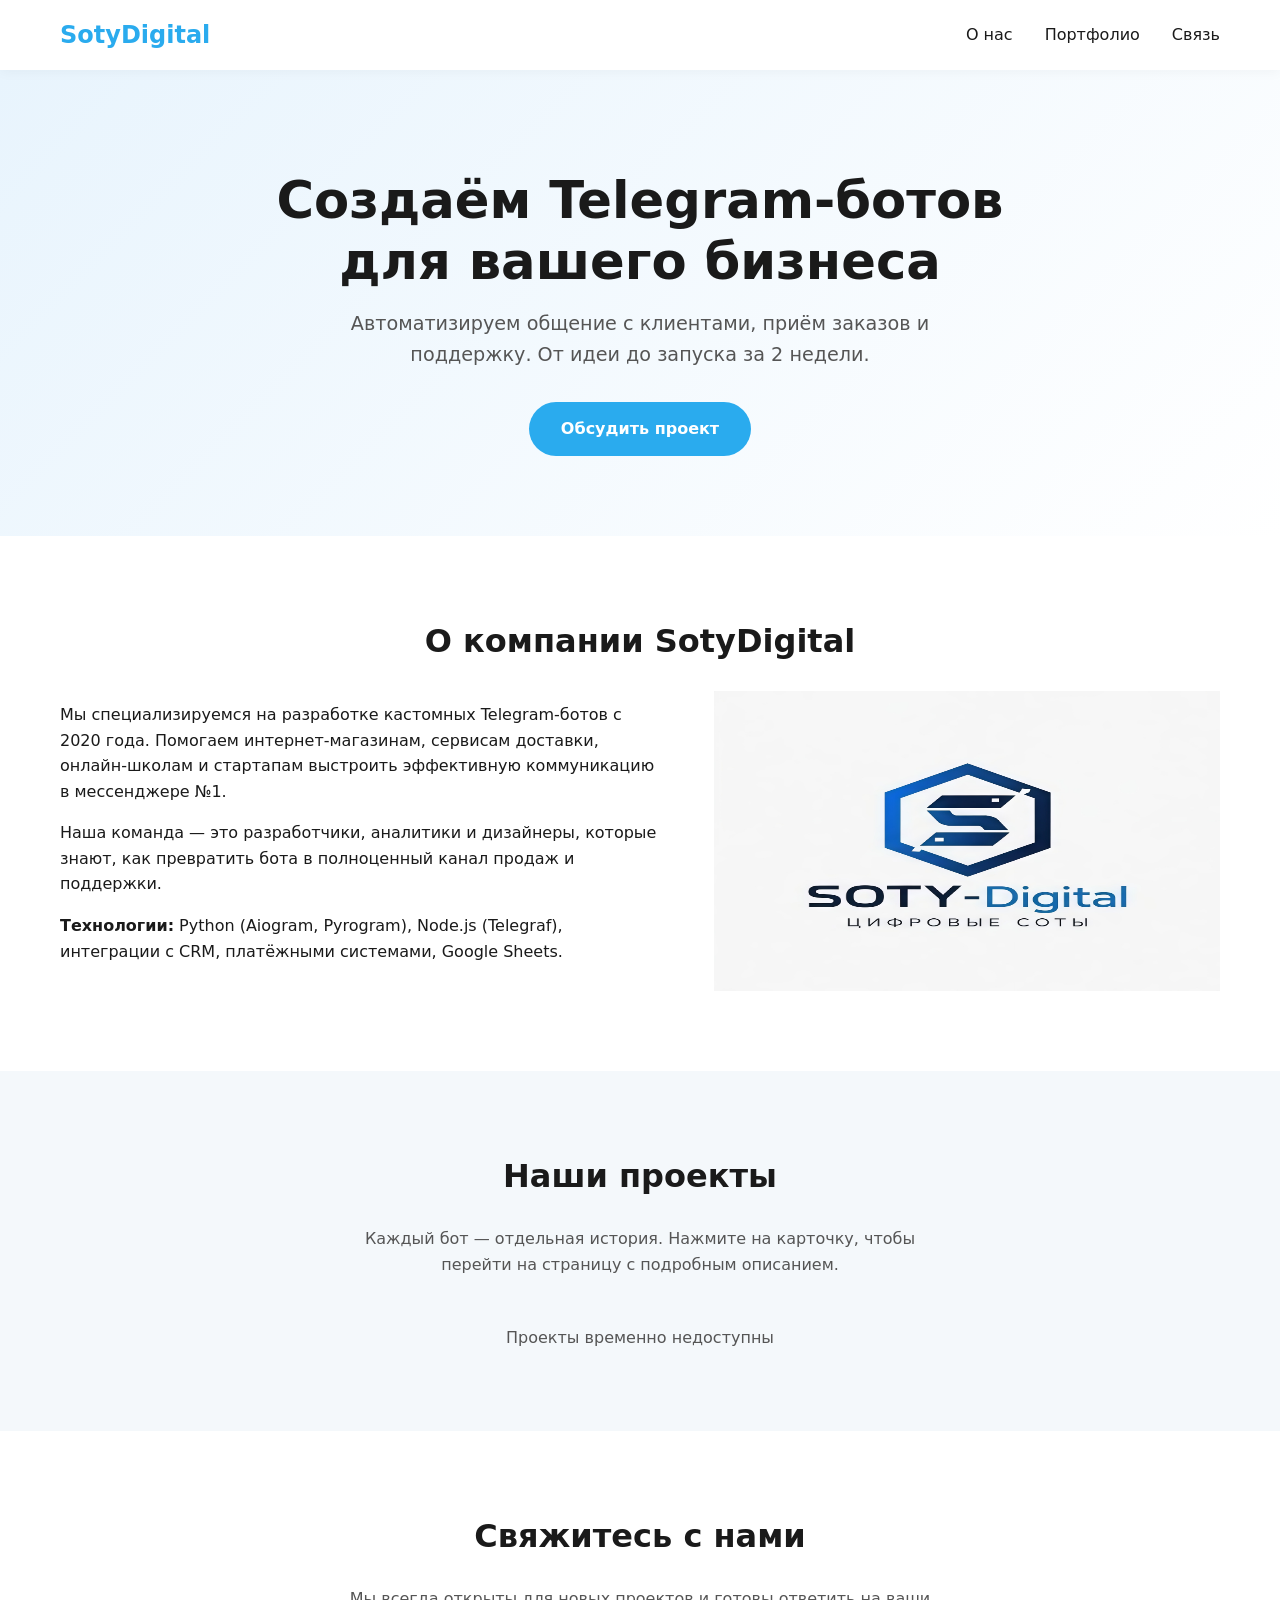
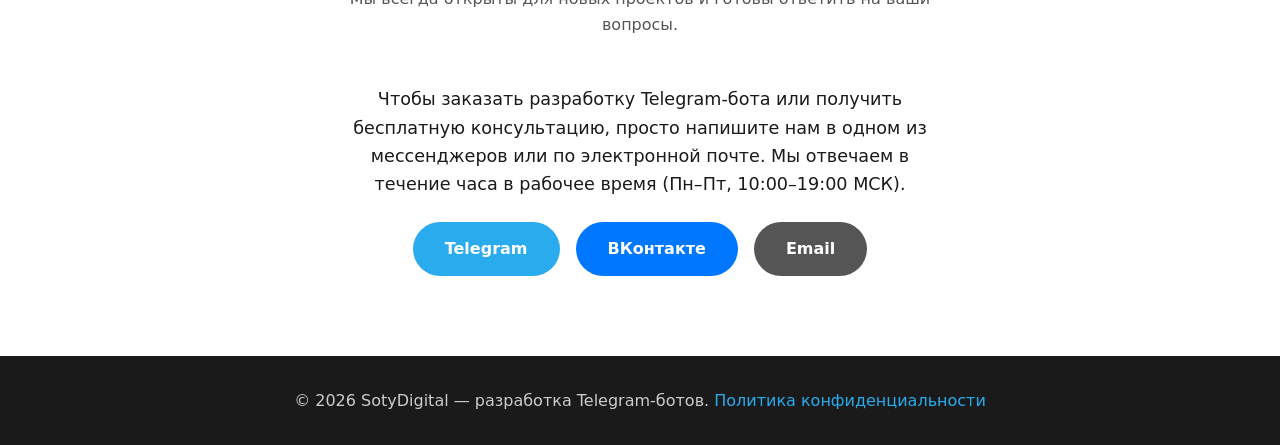
==== public/client/sotydigital/sotydigital.html @ c804337b "SD" ====
<!DOCTYPE html>
<html lang="ru">
<head>
    <meta charset="UTF-8">
    <meta name="viewport" content="width=device-width, initial-scale=1.0">
    <meta name="description" content="SotyDigital — разработка Telegram-ботов под ключ. Автоматизация бизнеса, интеграции, индивидуальные решения.">
    <title>SotyDigital — разработка Telegram-ботов</title>
    <link rel="stylesheet" href="sotydigital.css">
</head>
<body>
    <header class="header">
        <div class="container">
            <a href="#" class="logo">SotyDigital</a>
            <nav>
                <ul class="nav-list" id="navList">
                    <li><a href="#about">О нас</a></li>
                    <li><a href="#portfolio">Портфолио</a></li>
                    <li><a href="#contact">Связь</a></li>
                    <!-- Новые пункты добавлять здесь -->
                </ul>
                <button class="burger" id="burger" aria-label="Меню">
                    <span></span><span></span><span></span>
                </button>
            </nav>
        </div>
    </header>

    <main>
        <!-- Hero -->
        <section class="hero">
            <div class="container">
                <h1>Создаём Telegram-ботов<br>для вашего бизнеса</h1>
                <p>Автоматизируем общение с клиентами, приём заказов и поддержку. От идеи до запуска за 2 недели.</p>
                <a href="#contact" class="btn">Обсудить проект</a>
            </div>
        </section>

        <!-- О нас -->
        <section id="about" class="section">
            <div class="container">
                <h2 class="section-title">О компании SotyDigital</h2>
                <div class="about-content">
                    <div class="about-text">
                        <p>Мы специализируемся на разработке кастомных Telegram-ботов с 2020 года. Помогаем интернет-магазинам, сервисам доставки, онлайн-школам и стартапам выстроить эффективную коммуникацию в мессенджере №1.</p>
                        <p>Наша команда — это разработчики, аналитики и дизайнеры, которые знают, как превратить бота в полноценный канал продаж и поддержки.</p>
                        <p><strong>Технологии:</strong> Python (Aiogram, Pyrogram), Node.js (Telegraf), интеграции с CRM, платёжными системами, Google Sheets.</p>
                    </div>
                    <div class="about-image">
                        <img src="image/Soty-Digital.jpg" alt="логотип Soty-Digital" class="logo-site">
                    </div>
                </div>
            </div>
        </section>

        <!-- Портфолио -->
        <section id="portfolio" class="section section-alt">
            <div class="container">
                <h2 class="section-title">Наши проекты</h2>
                <p class="section-subtitle">Каждый бот — отдельная история. Нажмите на карточку, чтобы перейти на страницу с подробным описанием.</p>
                <div class="portfolio-grid" id="portfolioGrid">
                    <!-- Карточки появятся здесь автоматически -->
                </div>
            </div>
        </section>

                <!-- Связь с нами -->
        <section id="contact" class="section">
            <div class="container">
                <h2 class="section-title">Свяжитесь с нами</h2>
                <p class="section-subtitle">Мы всегда открыты для новых проектов и готовы ответить на ваши вопросы.</p>
                <div class="contact-info" style="text-align: center; max-width: 600px; margin: 0 auto;">
                    <p style="font-size: 1.1rem; margin-bottom: 1.5rem;">
                        Чтобы заказать разработку Telegram-бота или получить бесплатную консультацию, 
                        просто напишите нам в одном из мессенджеров или по электронной почте. 
                        Мы отвечаем в течение часа в рабочее время (Пн–Пт, 10:00–19:00 МСК).
                    </p>
                    <div style="display: flex; flex-wrap: wrap; gap: 1rem; justify-content: center;">
                        <a href="https://t.me/sotydigital" target="_blank" class="btn" style="background: #2AABEE;">Telegram</a>
                        <a href="https://vk.com/sotydigital" target="_blank" class="btn" style="background: #0077FF;">ВКонтакте</a>
                        <a href="mailto:hello@sotydigital.abrdns.com" class="btn" style="background: #555;">Email</a>
                    </div>
                </div>
            </div>
        </section>
    </main>

    <footer class="footer">
        <div class="container">
            <p>© 2026 SotyDigital — разработка Telegram-ботов. <a href="#">Политика конфиденциальности</a></p>
        </div>
    </footer>
    <script src="sotydigital.js"></script>
</body>
</html>
---- public/client/sotydigital/sotydigital.css ----
:root {
    --primary: #2AABEE;
    --primary-dark: #1a8ecb;
    --bg: #ffffff;
    --bg-alt: #f4f8fb;
    --text: #1a1a1a;
    --text-light: #555;
    --radius: 12px;
    --shadow: 0 4px 24px rgba(0,0,0,0.08);
    --transition: 0.3s ease;
}

* {
    margin: 0;
    padding: 0;
    box-sizing: border-box;
}

body {
    font-family: 'Segoe UI', system-ui, -apple-system, sans-serif;
    color: var(--text);
    background: var(--bg);
    line-height: 1.6;
    scroll-behavior: smooth;
}

.container {
    width: 100%;
    max-width: 1200px;
    margin: 0 auto;
    padding: 0 20px;
}

/* ----- Шапка ----- */
.header {
    position: sticky;
    top: 0;
    background: rgba(255,255,255,0.95);
    backdrop-filter: blur(8px);
    box-shadow: 0 2px 12px rgba(0,0,0,0.04);
    z-index: 100;
}

.header .container {
    display: flex;
    justify-content: space-between;
    align-items: center;
    height: 70px;
}

.logo {
    font-size: 1.5rem;
    font-weight: 700;
    color: var(--primary);
    text-decoration: none;
}

.nav-list {
    display: flex;
    gap: 2rem;
    list-style: none;
}

.nav-list a {
    text-decoration: none;
    color: var(--text);
    font-weight: 500;
    transition: color var(--transition);
}

.nav-list a:hover {
    color: var(--primary);
}

.burger {
    display: none;
    flex-direction: column;
    gap: 5px;
    background: none;
    border: none;
    cursor: pointer;
}

.burger span {
    width: 25px;
    height: 3px;
    background: var(--text);
    border-radius: 2px;
    transition: var(--transition);
}

/* ----- Hero ----- */
.hero {
    padding: 100px 0 80px;
    background: linear-gradient(135deg, #e8f4fd 0%, #ffffff 100%);
    text-align: center;
}

.hero h1 {
    font-size: clamp(2rem, 5vw, 3.2rem);
    margin-bottom: 1rem;
    line-height: 1.2;
}

.hero p {
    font-size: 1.2rem;
    color: var(--text-light);
    max-width: 650px;
    margin: 0 auto 2rem;
}

.btn {
    display: inline-block;
    padding: 14px 32px;
    background: var(--primary);
    color: #fff;
    border-radius: 50px;
    text-decoration: none;
    font-weight: 600;
    transition: background var(--transition), transform var(--transition);
    border: none;
    cursor: pointer;
    font-size: 1rem;
}

.btn:hover {
    background: var(--primary-dark);
    transform: translateY(-2px);
}

/* ----- Секции ----- */
.section {
    padding: 80px 0;
}

.section-alt {
    background: var(--bg-alt);
}

.section-title {
    font-size: 2rem;
    text-align: center;
    margin-bottom: 1.5rem;
}

.section-subtitle {
    text-align: center;
    color: var(--text-light);
    max-width: 600px;
    margin: 0 auto 3rem;
}

/* ----- О нас ----- */
.about-content {
    display: flex;
    gap: 3rem;
    align-items: center;
    flex-wrap: wrap;
    justify-content: center;
}

.about-text {
    flex: 1 1 500px;
}

.about-text p {
    margin-bottom: 1rem;
}

.about-image {
    flex: 1 1 400px;
    background: #ddd;
    border-radius: var(--radius);
    height: 300px;
    display: flex;
    align-items: center;
    justify-content: center;
    color: #888;
    font-size: 1.1rem;
    /* Здесь можно поставить фоновое изображение */
}

.logo-site{
    width: 100%;
    height: 100%;
}

/* ----- Портфолио ----- */
.portfolio-grid {
    display: grid;
    grid-template-columns: repeat(auto-fit, minmax(280px, 1fr));
    gap: 2rem;
}

.portfolio-card {
    background: #fff;
    border-radius: var(--radius);
    box-shadow: var(--shadow);
    overflow: hidden;
    transition: transform var(--transition), box-shadow var(--transition);
    text-decoration: none;
    color: inherit;
    display: block;
}

.portfolio-card:hover {
    transform: translateY(-5px);
    box-shadow: 0 12px 32px rgba(0,0,0,0.12);
}

.card-img {
    background: #e0e0e0;
    display: flex;
    align-items: center;
    justify-content: center;
    color: #999;
    font-size: 0.9rem;
    overflow: hidden;              /* чтобы ничего не вылезало */
    padding: 10px;
}
.card-img img {
    max-width: 100%;
    max-height: 100%;
    object-fit: contain;           /* полное отображение без обрезки */
}

/* ----- Адаптивная высота карточек по ориентации ----- */
.portfolio-card.portrait .card-img {
    height: 400px;               /* вертикальное изображение – выше */
    aspect-ratio: auto;          /* отключаем фиксацию */
}
.portfolio-card.landscape .card-img {
    height: 300px;               /* горизонтальное – стандарт */
    aspect-ratio: 16 / 10;       /* комфортное горизонтальное соотношение */
}
/* Чтобы текст не сливался с границами, можно добавить немного внутренних отступов */
.card-img {
    padding: 10px;
}

.card-body {
    padding: 1.5rem;
}

.card-body h3 {
    margin-bottom: 0.5rem;
}

.card-body p {
    color: var(--text-light);
    font-size: 0.95rem;
}

.card-link-text {
    display: inline-block;
    margin-top: 0.8rem;
    color: var(--primary);
    font-weight: 600;
    font-size: 0.95rem;
}

/* ----- Контакты ----- */
.contact-wrapper {
    display: flex;
    gap: 3rem;
    flex-wrap: wrap;
    align-items: flex-start;
    justify-content: center;
}

.contact-info {
    flex: 1 1 300px;
}

.contact-info h3 {
    margin-bottom: 1rem;
}

.contact-info p {
    margin-bottom: 0.7rem;
}

.social-links a {
    display: inline-block;
    margin-right: 1rem;
    color: var(--primary);
    text-decoration: none;
    font-weight: 500;
}

.contact-form {
    flex: 1 1 400px;
    background: #fff;
    padding: 2rem;
    border-radius: var(--radius);
    box-shadow: var(--shadow);
}

.form-group {
    margin-bottom: 1.2rem; 
}

.form-group label {
    display: block;
    margin-bottom: 0.4rem;
    font-weight: 500;
}

.form-group input,
.form-group textarea {
    width: 100%;
    padding: 12px 16px;
    border: 1px solid #ddd;
    border-radius: 8px;
    font-family: inherit;
    font-size: 1rem;
    transition: border-color var(--transition);
}

.form-group input:focus,
.form-group textarea:focus {
    outline: none;
    border-color: var(--primary);
}

.form-submit {
    width: 100%;
    padding: 14px;
    background: var(--primary);
    color: white;
    border: none;
    border-radius: 50px;
    font-weight: 600;
    font-size: 1rem;
    cursor: pointer;
    transition: background var(--transition);
}

.form-submit:hover {
    background: var(--primary-dark);
}

.success-message {
    display: none;
    margin-top: 1rem;
    padding: 0.8rem;
    background: #d4edda;
    color: #155724;
    border-radius: 8px;
}

/* ----- Подвал ----- */
.footer {
    background: #1a1a1a;
    color: #ccc;
    padding: 2rem 0;
    text-align: center;
}

.footer a {
    color: var(--primary);
    text-decoration: none;
}

/* Адаптивность */
@media (max-width: 768px) {
    .nav-list {
        position: absolute;
        top: 70px;
        left: 0;
        right: 0;
        background: white;
        flex-direction: column;
        padding: 1.5rem;
        gap: 1rem;
        box-shadow: 0 10px 20px rgba(0,0,0,0.1);
        transform: translateY(-150%);
        transition: transform var(--transition);
        z-index: 99;
    }

    .nav-list.active {
        transform: translateY(0);
    }

    .burger {
        display: flex;
    }

    .about-content {
        flex-direction: column;
    }
}
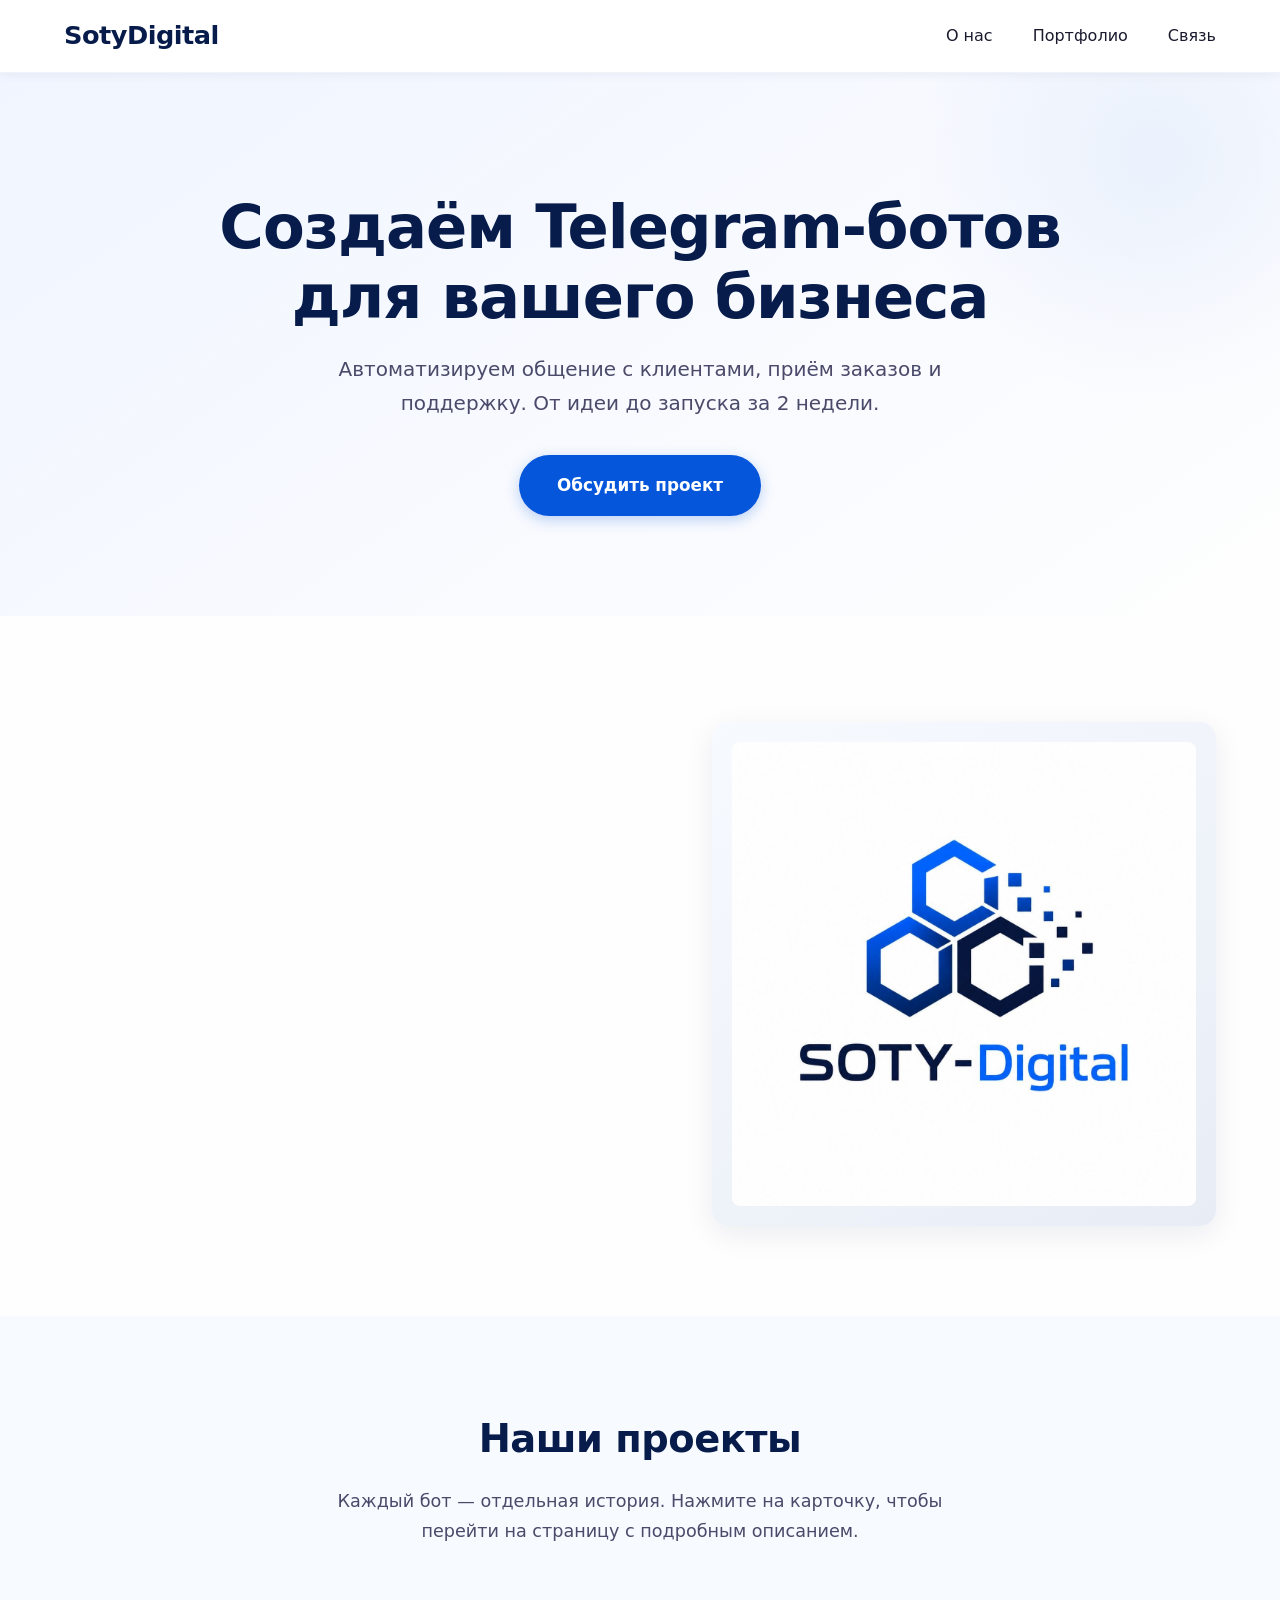
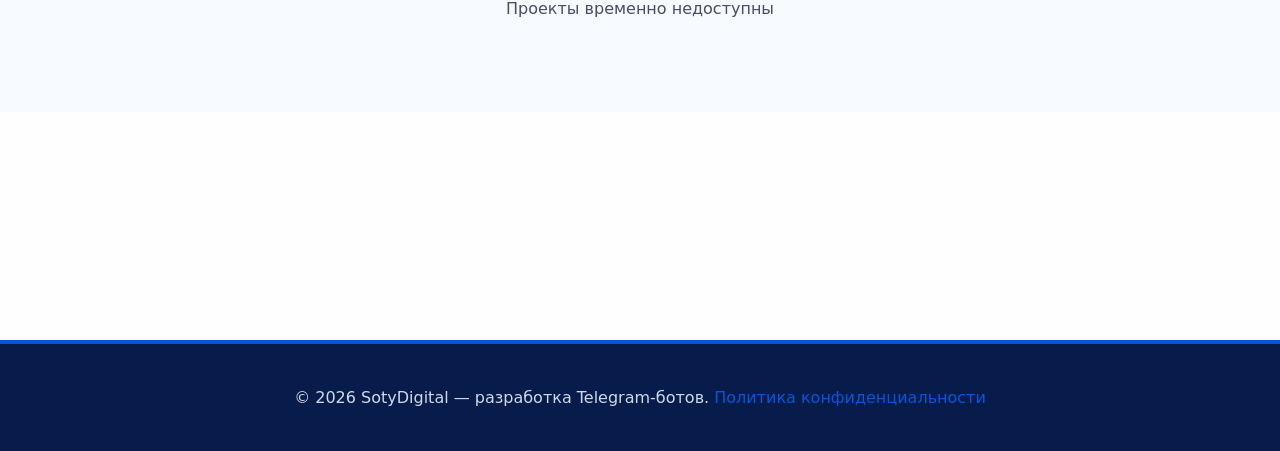
==== commit 47b3206e: "добавление редактирования "о компании", "о нас", "связь"" ====
--- a/public/client/sotydigital/sotydigital.html
+++ b/public/client/sotydigital/sotydigital.html
@@ -29,29 +29,24 @@
         <!-- Hero -->
         <section class="hero">
             <div class="container">
-                <h1>Создаём Telegram-ботов<br>для вашего бизнеса</h1>
-                <p>Автоматизируем общение с клиентами, приём заказов и поддержку. От идеи до запуска за 2 недели.</p>
-                <a href="#contact" class="btn">Обсудить проект</a>
+                <h1 id="hero-title">Создаём Telegram-ботов<br>для вашего бизнеса</h1>
+                <p id="hero-subtitle">Автоматизируем общение с клиентами, приём заказов и поддержку. От идеи до запуска за 2 недели.</p>
+                <a href="#contact" class="btn" id="hero-button">Обсудить проект</a>
             </div>
         </section>
 
         <!-- О нас -->
         <section id="about" class="section">
             <div class="container">
-                <h2 class="section-title">О компании SotyDigital</h2>
+                <h2 class="section-title" id="about-title"></h2>
                 <div class="about-content">
-                    <div class="about-text">
-                        <p>Мы специализируемся на разработке кастомных Telegram-ботов с 2020 года. Помогаем интернет-магазинам, сервисам доставки, онлайн-школам и стартапам выстроить эффективную коммуникацию в мессенджере №1.</p>
-                        <p>Наша команда — это разработчики, аналитики и дизайнеры, которые знают, как превратить бота в полноценный канал продаж и поддержки.</p>
-                        <p><strong>Технологии:</strong> Python (Aiogram, Pyrogram), Node.js (Telegraf), интеграции с CRM, платёжными системами, Google Sheets.</p>
-                    </div>
+                    <div class="about-text" id="about-text"></div>
                     <div class="about-image">
                         <img src="image/Soty-Digital.jpg" alt="логотип Soty-Digital" class="logo-site">
                     </div>
                 </div>
             </div>
         </section>
-
         <!-- Портфолио -->
         <section id="portfolio" class="section section-alt">
             <div class="container">
@@ -66,19 +61,11 @@
                 <!-- Связь с нами -->
         <section id="contact" class="section">
             <div class="container">
-                <h2 class="section-title">Свяжитесь с нами</h2>
-                <p class="section-subtitle">Мы всегда открыты для новых проектов и готовы ответить на ваши вопросы.</p>
+                <h2 class="section-title" id="contact-title"></h2>
+                <p class="section-subtitle" id="contact-subtitle"></p>
                 <div class="contact-info" style="text-align: center; max-width: 600px; margin: 0 auto;">
-                    <p style="font-size: 1.1rem; margin-bottom: 1.5rem;">
-                        Чтобы заказать разработку Telegram-бота или получить бесплатную консультацию, 
-                        просто напишите нам в одном из мессенджеров или по электронной почте. 
-                        Мы отвечаем в течение часа в рабочее время (Пн–Пт, 10:00–19:00 МСК).
-                    </p>
-                    <div style="display: flex; flex-wrap: wrap; gap: 1rem; justify-content: center;">
-                        <a href="https://t.me/sotydigital" target="_blank" class="btn" style="background: #2AABEE;">Telegram</a>
-                        <a href="https://vk.com/sotydigital" target="_blank" class="btn" style="background: #0077FF;">ВКонтакте</a>
-                        <a href="mailto:hello@sotydigital.abrdns.com" class="btn" style="background: #555;">Email</a>
-                    </div>
+                    <p id="contact-text" style="font-size: 1.1rem; margin-bottom: 1.5rem;"></p>
+                    <div class="social-links" id="contact-links"></div>
                 </div>
             </div>
         </section>
--- a/public/client/sotydigital/sotydigital.css
+++ b/public/client/sotydigital/sotydigital.css
@@ -1,393 +1,458 @@
 :root {
-    --primary: #2AABEE;
-    --primary-dark: #1a8ecb;
-    --bg: #ffffff;
-    --bg-alt: #f4f8fb;
-    --text: #1a1a1a;
-    --text-light: #555;
-    --radius: 12px;
-    --shadow: 0 4px 24px rgba(0,0,0,0.08);
-    --transition: 0.3s ease;
+  /* Основные цвета из логотипа */
+  --primary: #0556db;
+  --primary-dark: #043ea0;
+  --secondary: #071c4b;
+  --accent-light: #ced9e9;
+  --bg-white: #fefefe;
+  --bg-alt: #f7faff; /* чуть светлее #ced9e9 */
+  --text: #1a1a2e;
+  --text-light: #4a4a6a;
+  --radius: 16px;
+  --shadow: 0 8px 30px rgba(7, 28, 75, 0.08);
+  --transition: 0.3s cubic-bezier(0.4, 0, 0.2, 1);
 }
 
 * {
-    margin: 0;
-    padding: 0;
-    box-sizing: border-box;
+  margin: 0;
+  padding: 0;
+  box-sizing: border-box;
 }
 
 body {
-    font-family: 'Segoe UI', system-ui, -apple-system, sans-serif;
-    color: var(--text);
-    background: var(--bg);
-    line-height: 1.6;
-    scroll-behavior: smooth;
+  font-family: 'Inter', 'Segoe UI', system-ui, -apple-system, sans-serif;
+  color: var(--text);
+  background: var(--bg-white);
+  line-height: 1.7;
+  scroll-behavior: smooth;
 }
 
 .container {
-    width: 100%;
-    max-width: 1200px;
-    margin: 0 auto;
-    padding: 0 20px;
+  width: 100%;
+  max-width: 1200px;
+  margin: 0 auto;
+  padding: 0 24px;
 }
 
 /* ----- Шапка ----- */
 .header {
-    position: sticky;
-    top: 0;
-    background: rgba(255,255,255,0.95);
-    backdrop-filter: blur(8px);
-    box-shadow: 0 2px 12px rgba(0,0,0,0.04);
-    z-index: 100;
+  position: sticky;
+  top: 0;
+  background: rgba(255, 255, 255, 0.92);
+  backdrop-filter: blur(12px);
+  box-shadow: 0 1px 12px rgba(7, 28, 75, 0.06);
+  z-index: 100;
+  border-bottom: 1px solid rgba(206, 217, 233, 0.3);
 }
 
 .header .container {
-    display: flex;
-    justify-content: space-between;
-    align-items: center;
-    height: 70px;
+  display: flex;
+  justify-content: space-between;
+  align-items: center;
+  height: 72px;
 }
 
 .logo {
-    font-size: 1.5rem;
-    font-weight: 700;
-    color: var(--primary);
-    text-decoration: none;
+  font-size: 1.6rem;
+  font-weight: 700;
+  color: var(--secondary);
+  text-decoration: none;
+  letter-spacing: -0.5px;
+}
+
+.logo span {
+  color: var(--primary);
 }
 
 .nav-list {
-    display: flex;
-    gap: 2rem;
-    list-style: none;
+  display: flex;
+  gap: 2.5rem;
+  list-style: none;
 }
 
 .nav-list a {
-    text-decoration: none;
-    color: var(--text);
-    font-weight: 500;
-    transition: color var(--transition);
+  text-decoration: none;
+  color: var(--text);
+  font-weight: 500;
+  font-size: 1rem;
+  transition: color var(--transition), border-bottom 0.2s;
+  border-bottom: 2px solid transparent;
+  padding-bottom: 4px;
 }
 
 .nav-list a:hover {
-    color: var(--primary);
+  color: var(--primary);
+  border-bottom-color: var(--primary);
 }
 
 .burger {
-    display: none;
-    flex-direction: column;
-    gap: 5px;
-    background: none;
-    border: none;
-    cursor: pointer;
+  display: none;
+  flex-direction: column;
+  gap: 6px;
+  background: none;
+  border: none;
+  cursor: pointer;
+  padding: 6px;
 }
 
 .burger span {
-    width: 25px;
-    height: 3px;
-    background: var(--text);
-    border-radius: 2px;
-    transition: var(--transition);
+  width: 26px;
+  height: 3px;
+  background: var(--secondary);
+  border-radius: 3px;
+  transition: var(--transition);
 }
 
 /* ----- Hero ----- */
 .hero {
-    padding: 100px 0 80px;
-    background: linear-gradient(135deg, #e8f4fd 0%, #ffffff 100%);
-    text-align: center;
+  padding: 120px 0 100px;
+  background: linear-gradient(145deg, #f0f5ff 0%, var(--bg-white) 100%);
+  text-align: center;
+  position: relative;
+  overflow: hidden;
+}
+
+.hero::after {
+  content: '';
+  position: absolute;
+  top: -30%;
+  right: -10%;
+  width: 500px;
+  height: 500px;
+  background: radial-gradient(circle, rgba(5, 86, 219, 0.06) 0%, transparent 70%);
+  border-radius: 50%;
+  pointer-events: none;
 }
 
 .hero h1 {
-    font-size: clamp(2rem, 5vw, 3.2rem);
-    margin-bottom: 1rem;
-    line-height: 1.2;
+  font-size: clamp(2.4rem, 6vw, 3.8rem);
+  font-weight: 800;
+  line-height: 1.15;
+  color: var(--secondary);
+  margin-bottom: 1.2rem;
+  letter-spacing: -1px;
+}
+
+.hero h1 span {
+  color: var(--primary);
 }
 
 .hero p {
-    font-size: 1.2rem;
-    color: var(--text-light);
-    max-width: 650px;
-    margin: 0 auto 2rem;
+  font-size: 1.25rem;
+  color: var(--text-light);
+  max-width: 650px;
+  margin: 0 auto 2.2rem;
 }
 
 .btn {
-    display: inline-block;
-    padding: 14px 32px;
-    background: var(--primary);
-    color: #fff;
-    border-radius: 50px;
-    text-decoration: none;
-    font-weight: 600;
-    transition: background var(--transition), transform var(--transition);
-    border: none;
-    cursor: pointer;
-    font-size: 1rem;
+  display: inline-block;
+  padding: 16px 38px;
+  background: var(--primary);
+  color: #fff;
+  border-radius: 60px;
+  text-decoration: none;
+  font-weight: 600;
+  font-size: 1.05rem;
+  transition: background var(--transition), transform var(--transition), box-shadow 0.2s;
+  border: none;
+  cursor: pointer;
+  box-shadow: 0 4px 14px rgba(5, 86, 219, 0.25);
 }
 
 .btn:hover {
-    background: var(--primary-dark);
-    transform: translateY(-2px);
+  background: var(--primary-dark);
+  transform: translateY(-3px);
+  box-shadow: 0 8px 24px rgba(5, 86, 219, 0.35);
+}
+
+.btn-outline {
+  background: transparent;
+  color: var(--primary);
+  box-shadow: inset 0 0 0 2px var(--primary);
+}
+
+.btn-outline:hover {
+  background: var(--primary);
+  color: #fff;
+  box-shadow: 0 8px 24px rgba(5, 86, 219, 0.35);
 }
 
 /* ----- Секции ----- */
 .section {
-    padding: 80px 0;
+  padding: 90px 0;
 }
 
 .section-alt {
-    background: var(--bg-alt);
+  background: var(--bg-alt);
 }
 
 .section-title {
+  font-size: 2.4rem;
+  text-align: center;
+  font-weight: 700;
+  color: var(--secondary);
+  margin-bottom: 1rem;
+  letter-spacing: -0.5px;
+}
+
+.section-subtitle {
+  text-align: center;
+  color: var(--text-light);
+  max-width: 620px;
+  margin: 0 auto 3rem;
+  font-size: 1.1rem;
+}
+
+/* ----- О нас (about) ----- */
+.about-content {
+  display: flex;
+  gap: 4rem;
+  align-items: center;
+  flex-wrap: wrap;
+  justify-content: center;
+}
+
+.about-text {
+  flex: 1 1 480px;
+}
+
+.about-text p {
+  margin-bottom: 1.2rem;
+  font-size: 1.05rem;
+  color: var(--text);
+}
+
+.about-text strong {
+  color: var(--secondary);
+}
+
+.about-image {
+  flex: 1 1 400px;
+  background: linear-gradient(145deg, var(--bg-alt), #e8edf5);
+  border-radius: var(--radius);
+  padding: 20px;
+  display: flex;
+  align-items: center;
+  justify-content: center;
+  box-shadow: var(--shadow);
+  transition: transform var(--transition);
+}
+
+.about-image:hover {
+  transform: scale(1.01);
+}
+
+.logo-site {
+  max-width: 100%;
+  height: auto;
+  border-radius: 8px;
+  display: block;
+}
+
+/* ----- Портфолио (карточки) ----- */
+.portfolio-grid {
+  display: grid;
+  grid-template-columns: repeat(auto-fit, minmax(280px, 1fr));
+  gap: 2rem;
+}
+
+.portfolio-card {
+  background: #fff;
+  border-radius: var(--radius);
+  box-shadow: var(--shadow);
+  overflow: hidden;
+  transition: transform var(--transition), box-shadow var(--transition);
+  text-decoration: none;
+  color: inherit;
+  display: block;
+  border: 1px solid rgba(206, 217, 233, 0.3);
+}
+
+.portfolio-card:hover {
+  transform: translateY(-8px);
+  box-shadow: 0 16px 40px rgba(7, 28, 75, 0.12);
+}
+
+.card-img {
+  background: var(--bg-alt);
+  display: flex;
+  align-items: center;
+  justify-content: center;
+  color: #999;
+  font-size: 0.9rem;
+  overflow: hidden;
+  padding: 12px;
+}
+
+.portfolio-card.portrait .card-img {
+  height: 400px;
+}
+
+.portfolio-card.landscape .card-img {
+  height: 280px;
+}
+
+.card-img img {
+  max-width: 100%;
+  max-height: 100%;
+  object-fit: contain;
+  transition: transform 0.4s ease;
+}
+
+.portfolio-card:hover .card-img img {
+  transform: scale(1.02);
+}
+
+.card-body {
+  padding: 1.8rem 1.5rem 1.5rem;
+}
+
+.card-body h3 {
+  font-size: 1.3rem;
+  font-weight: 700;
+  color: var(--secondary);
+  margin-bottom: 0.5rem;
+}
+
+.card-body p {
+  color: var(--text-light);
+  font-size: 0.95rem;
+  line-height: 1.5;
+}
+
+.card-link-text {
+  display: inline-block;
+  margin-top: 0.9rem;
+  color: var(--primary);
+  font-weight: 600;
+  font-size: 0.95rem;
+  transition: margin-left var(--transition);
+}
+
+.portfolio-card:hover .card-link-text {
+  margin-left: 6px;
+}
+
+/* ----- Контакты ----- */
+.contact-info {
+  text-align: center;
+  max-width: 620px;
+  margin: 0 auto;
+}
+
+.contact-info p {
+  font-size: 1.1rem;
+  color: var(--text-light);
+  margin-bottom: 2rem;
+}
+
+.social-links {
+  display: flex;
+  flex-wrap: wrap;
+  gap: 1rem;
+  justify-content: center;
+}
+
+.social-links .btn {
+  min-width: 140px;
+  text-align: center;
+}
+
+.social-links .btn-telegram {
+  background: #2aabee;
+}
+
+.social-links .btn-vk {
+  background: #0077ff;
+}
+
+.social-links .btn-email {
+  background: #6c7a8d;
+}
+
+.social-links .btn:hover {
+  opacity: 0.9;
+  transform: translateY(-2px);
+}
+
+/* ----- Футер ----- */
+.footer {
+  background: var(--secondary);
+  color: #ced9e9;
+  padding: 2.5rem 0;
+  text-align: center;
+  border-top: 4px solid var(--primary);
+}
+
+.footer a {
+  color: var(--primary);
+  text-decoration: none;
+  font-weight: 500;
+}
+
+.footer a:hover {
+  text-decoration: underline;
+}
+
+/* ----- Адаптивность (мобильные) ----- */
+@media (max-width: 768px) {
+  .nav-list {
+    position: absolute;
+    top: 72px;
+    left: 0;
+    right: 0;
+    background: rgba(255, 255, 255, 0.98);
+    flex-direction: column;
+    padding: 1.5rem 2rem;
+    gap: 1.2rem;
+    box-shadow: 0 16px 32px rgba(0, 0, 0, 0.08);
+    transform: translateY(-150%);
+    transition: transform var(--transition);
+    z-index: 99;
+    border-bottom: 1px solid #eee;
+  }
+
+  .nav-list.active {
+    transform: translateY(0);
+  }
+
+  .burger {
+    display: flex;
+  }
+
+  .about-content {
+    flex-direction: column;
+    gap: 2rem;
+  }
+
+  .about-image {
+    width: 100%;
+  }
+
+  .hero {
+    padding: 80px 0 60px;
+  }
+
+  .section {
+    padding: 60px 0;
+  }
+
+  .social-links .btn {
+    min-width: 120px;
+  }
+}
+
+@media (max-width: 480px) {
+  .hero h1 {
     font-size: 2rem;
-    text-align: center;
-    margin-bottom: 1.5rem;
-}
-
-.section-subtitle {
-    text-align: center;
-    color: var(--text-light);
-    max-width: 600px;
-    margin: 0 auto 3rem;
-}
-
-/* ----- О нас ----- */
-.about-content {
-    display: flex;
-    gap: 3rem;
-    align-items: center;
-    flex-wrap: wrap;
-    justify-content: center;
-}
-
-.about-text {
-    flex: 1 1 500px;
-}
-
-.about-text p {
-    margin-bottom: 1rem;
-}
-
-.about-image {
-    flex: 1 1 400px;
-    background: #ddd;
-    border-radius: var(--radius);
-    height: 300px;
-    display: flex;
-    align-items: center;
-    justify-content: center;
-    color: #888;
-    font-size: 1.1rem;
-    /* Здесь можно поставить фоновое изображение */
-}
-
-.logo-site{
-    width: 100%;
-    height: 100%;
-}
-
-/* ----- Портфолио ----- */
-.portfolio-grid {
-    display: grid;
-    grid-template-columns: repeat(auto-fit, minmax(280px, 1fr));
-    gap: 2rem;
-}
-
-.portfolio-card {
-    background: #fff;
-    border-radius: var(--radius);
-    box-shadow: var(--shadow);
-    overflow: hidden;
-    transition: transform var(--transition), box-shadow var(--transition);
-    text-decoration: none;
-    color: inherit;
-    display: block;
-}
-
-.portfolio-card:hover {
-    transform: translateY(-5px);
-    box-shadow: 0 12px 32px rgba(0,0,0,0.12);
-}
-
-.card-img {
-    background: #e0e0e0;
-    display: flex;
-    align-items: center;
-    justify-content: center;
-    color: #999;
-    font-size: 0.9rem;
-    overflow: hidden;              /* чтобы ничего не вылезало */
-    padding: 10px;
-}
-.card-img img {
-    max-width: 100%;
-    max-height: 100%;
-    object-fit: contain;           /* полное отображение без обрезки */
-}
-
-/* ----- Адаптивная высота карточек по ориентации ----- */
-.portfolio-card.portrait .card-img {
-    height: 400px;               /* вертикальное изображение – выше */
-    aspect-ratio: auto;          /* отключаем фиксацию */
-}
-.portfolio-card.landscape .card-img {
-    height: 300px;               /* горизонтальное – стандарт */
-    aspect-ratio: 16 / 10;       /* комфортное горизонтальное соотношение */
-}
-/* Чтобы текст не сливался с границами, можно добавить немного внутренних отступов */
-.card-img {
-    padding: 10px;
-}
-
-.card-body {
-    padding: 1.5rem;
-}
-
-.card-body h3 {
-    margin-bottom: 0.5rem;
-}
-
-.card-body p {
-    color: var(--text-light);
+  }
+
+  .btn {
+    padding: 14px 28px;
     font-size: 0.95rem;
-}
-
-.card-link-text {
-    display: inline-block;
-    margin-top: 0.8rem;
-    color: var(--primary);
-    font-weight: 600;
-    font-size: 0.95rem;
-}
-
-/* ----- Контакты ----- */
-.contact-wrapper {
-    display: flex;
-    gap: 3rem;
-    flex-wrap: wrap;
-    align-items: flex-start;
-    justify-content: center;
-}
-
-.contact-info {
-    flex: 1 1 300px;
-}
-
-.contact-info h3 {
-    margin-bottom: 1rem;
-}
-
-.contact-info p {
-    margin-bottom: 0.7rem;
-}
-
-.social-links a {
-    display: inline-block;
-    margin-right: 1rem;
-    color: var(--primary);
-    text-decoration: none;
-    font-weight: 500;
-}
-
-.contact-form {
-    flex: 1 1 400px;
-    background: #fff;
-    padding: 2rem;
-    border-radius: var(--radius);
-    box-shadow: var(--shadow);
-}
-
-.form-group {
-    margin-bottom: 1.2rem; 
-}
-
-.form-group label {
-    display: block;
-    margin-bottom: 0.4rem;
-    font-weight: 500;
-}
-
-.form-group input,
-.form-group textarea {
-    width: 100%;
-    padding: 12px 16px;
-    border: 1px solid #ddd;
-    border-radius: 8px;
-    font-family: inherit;
-    font-size: 1rem;
-    transition: border-color var(--transition);
-}
-
-.form-group input:focus,
-.form-group textarea:focus {
-    outline: none;
-    border-color: var(--primary);
-}
-
-.form-submit {
-    width: 100%;
-    padding: 14px;
-    background: var(--primary);
-    color: white;
-    border: none;
-    border-radius: 50px;
-    font-weight: 600;
-    font-size: 1rem;
-    cursor: pointer;
-    transition: background var(--transition);
-}
-
-.form-submit:hover {
-    background: var(--primary-dark);
-}
-
-.success-message {
-    display: none;
-    margin-top: 1rem;
-    padding: 0.8rem;
-    background: #d4edda;
-    color: #155724;
-    border-radius: 8px;
-}
-
-/* ----- Подвал ----- */
-.footer {
-    background: #1a1a1a;
-    color: #ccc;
-    padding: 2rem 0;
-    text-align: center;
-}
-
-.footer a {
-    color: var(--primary);
-    text-decoration: none;
-}
-
-/* Адаптивность */
-@media (max-width: 768px) {
-    .nav-list {
-        position: absolute;
-        top: 70px;
-        left: 0;
-        right: 0;
-        background: white;
-        flex-direction: column;
-        padding: 1.5rem;
-        gap: 1rem;
-        box-shadow: 0 10px 20px rgba(0,0,0,0.1);
-        transform: translateY(-150%);
-        transition: transform var(--transition);
-        z-index: 99;
-    }
-
-    .nav-list.active {
-        transform: translateY(0);
-    }
-
-    .burger {
-        display: flex;
-    }
-
-    .about-content {
-        flex-direction: column;
-    }
+  }
+
+  .portfolio-grid {
+    grid-template-columns: 1fr;
+  }
 }
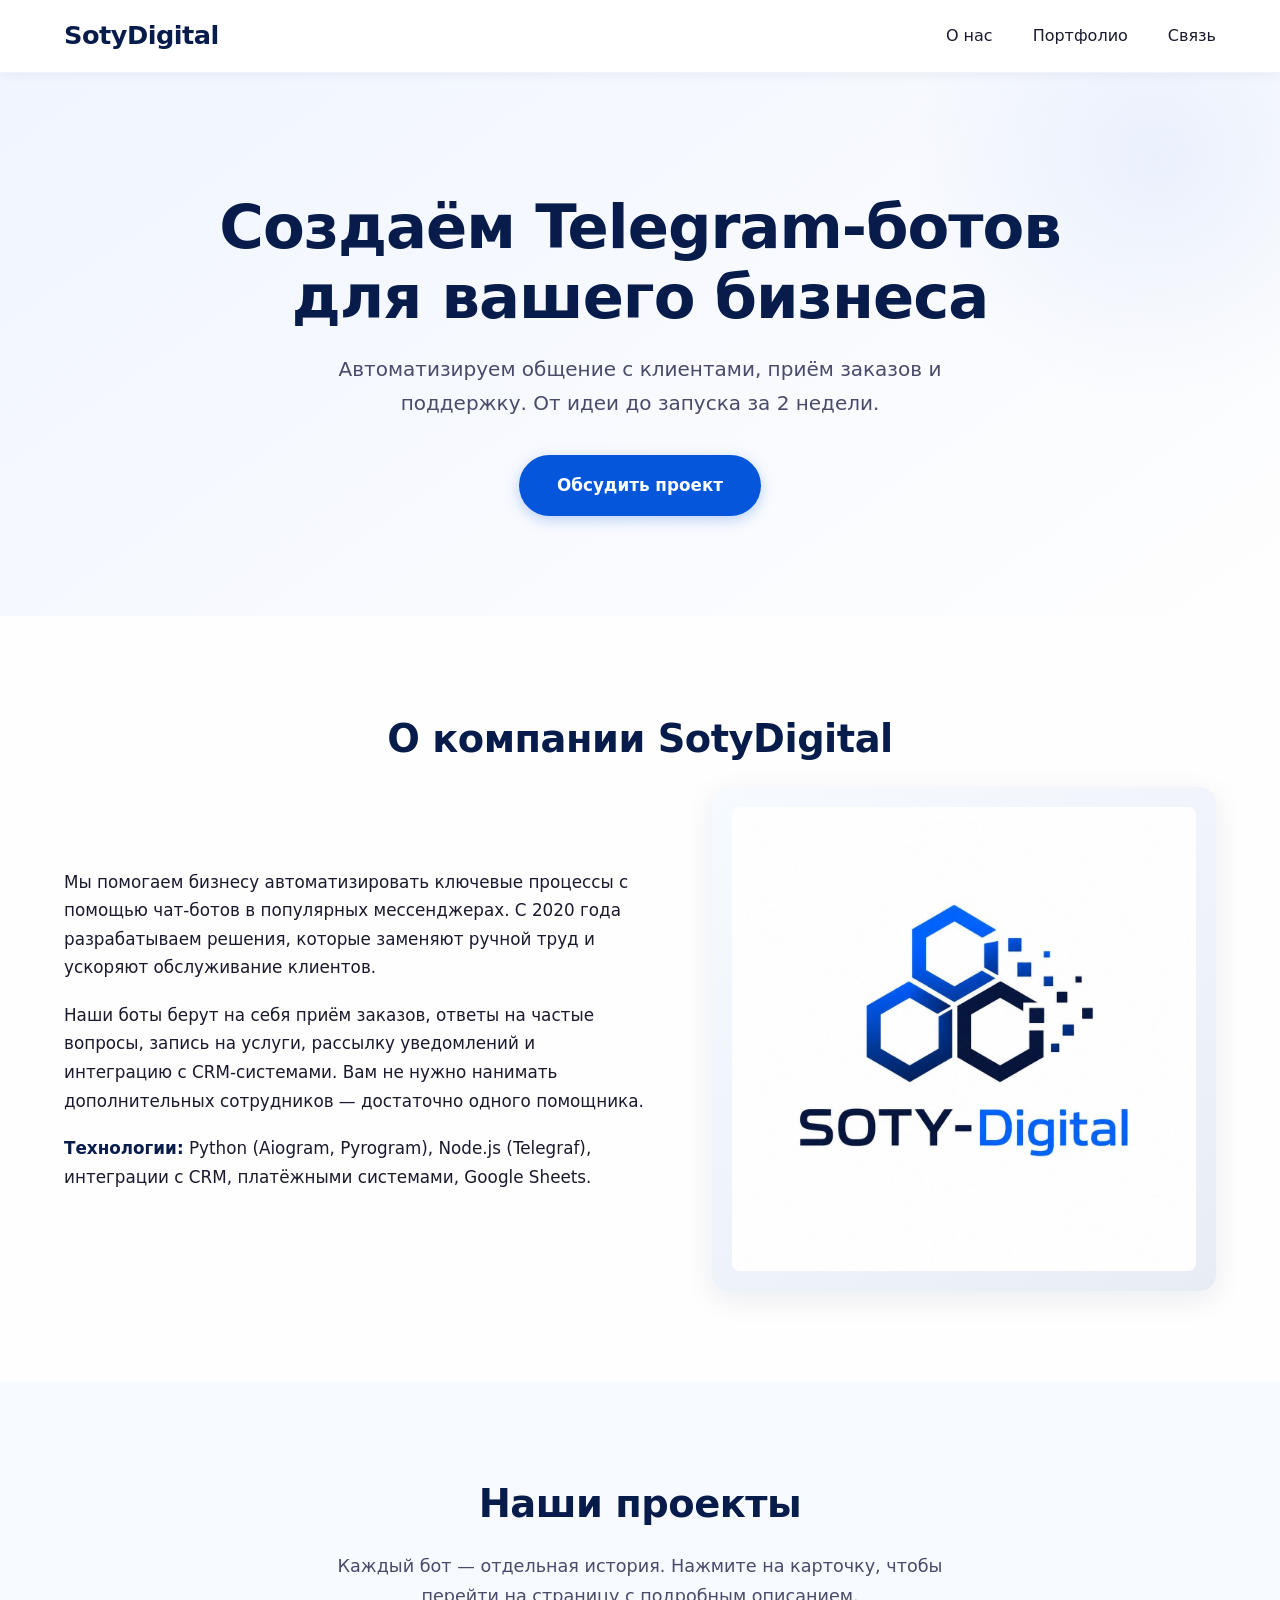
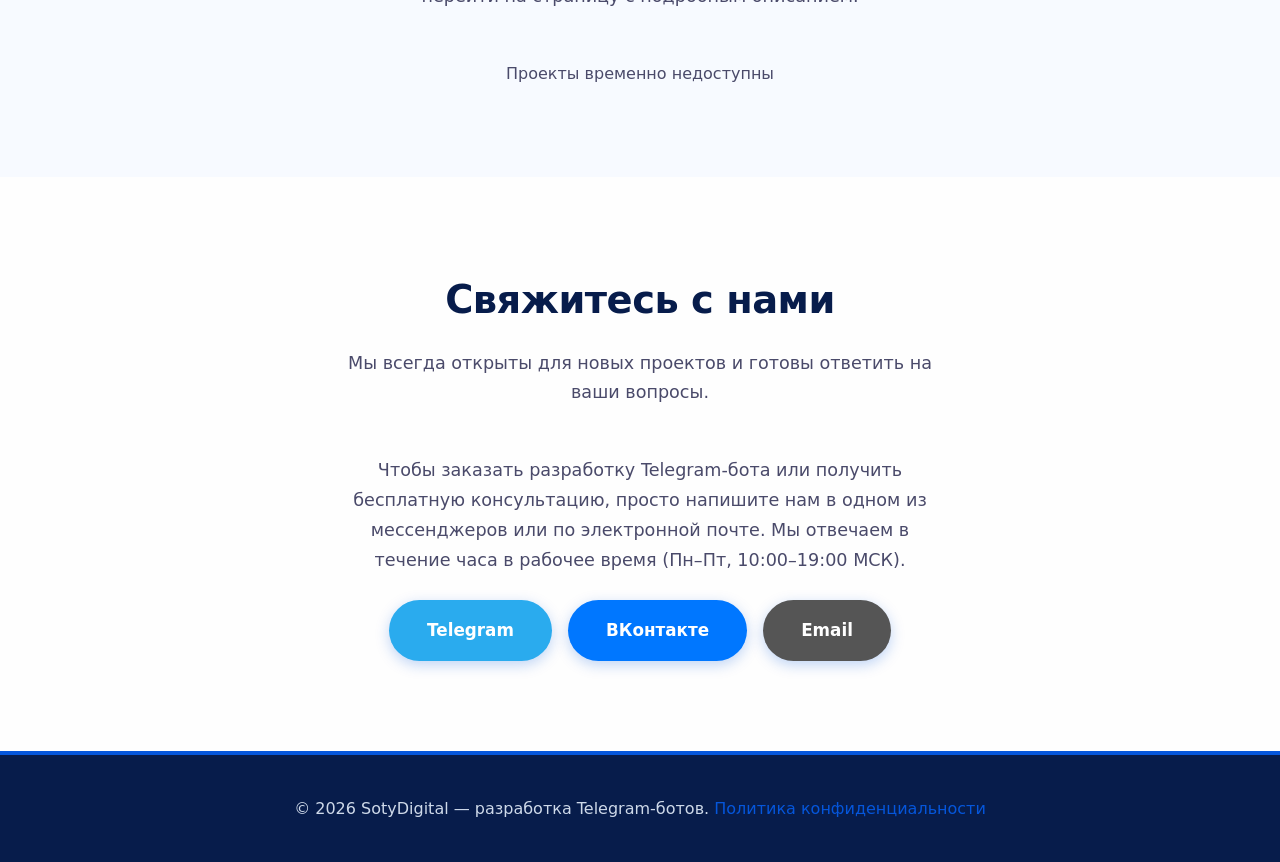
==== commit 6d25a2a2: "Update sotydigital.html" ====
--- a/public/client/sotydigital/sotydigital.html
+++ b/public/client/sotydigital/sotydigital.html
@@ -29,24 +29,29 @@
         <!-- Hero -->
         <section class="hero">
             <div class="container">
-                <h1 id="hero-title">Создаём Telegram-ботов<br>для вашего бизнеса</h1>
-                <p id="hero-subtitle">Автоматизируем общение с клиентами, приём заказов и поддержку. От идеи до запуска за 2 недели.</p>
-                <a href="#contact" class="btn" id="hero-button">Обсудить проект</a>
+                <h1>Создаём Telegram-ботов<br>для вашего бизнеса</h1>
+                <p>Автоматизируем общение с клиентами, приём заказов и поддержку. От идеи до запуска за 2 недели.</p>
+                <a href="#contact" class="btn">Обсудить проект</a>
             </div>
         </section>
 
         <!-- О нас -->
         <section id="about" class="section">
             <div class="container">
-                <h2 class="section-title" id="about-title"></h2>
+                <h2 class="section-title">О компании SotyDigital</h2>
                 <div class="about-content">
-                    <div class="about-text" id="about-text"></div>
+                    <div class="about-text">
+                        <p>Мы помогаем бизнесу автоматизировать ключевые процессы с помощью чат-ботов в популярных мессенджерах. С 2020 года разрабатываем решения, которые заменяют ручной труд и ускоряют обслуживание клиентов.</p>
+                        <p>Наши боты берут на себя приём заказов, ответы на частые вопросы, запись на услуги, рассылку уведомлений и интеграцию с CRM‑системами. Вам не нужно нанимать дополнительных сотрудников — достаточно одного помощника. </p>
+                        <p><strong>Технологии:</strong> Python (Aiogram, Pyrogram), Node.js (Telegraf), интеграции с CRM, платёжными системами, Google Sheets.</p>
+                    </div>
                     <div class="about-image">
                         <img src="image/Soty-Digital.jpg" alt="логотип Soty-Digital" class="logo-site">
                     </div>
                 </div>
             </div>
         </section>
+
         <!-- Портфолио -->
         <section id="portfolio" class="section section-alt">
             <div class="container">
@@ -61,11 +66,19 @@
                 <!-- Связь с нами -->
         <section id="contact" class="section">
             <div class="container">
-                <h2 class="section-title" id="contact-title"></h2>
-                <p class="section-subtitle" id="contact-subtitle"></p>
+                <h2 class="section-title">Свяжитесь с нами</h2>
+                <p class="section-subtitle">Мы всегда открыты для новых проектов и готовы ответить на ваши вопросы.</p>
                 <div class="contact-info" style="text-align: center; max-width: 600px; margin: 0 auto;">
-                    <p id="contact-text" style="font-size: 1.1rem; margin-bottom: 1.5rem;"></p>
-                    <div class="social-links" id="contact-links"></div>
+                    <p style="font-size: 1.1rem; margin-bottom: 1.5rem;">
+                        Чтобы заказать разработку Telegram-бота или получить бесплатную консультацию, 
+                        просто напишите нам в одном из мессенджеров или по электронной почте. 
+                        Мы отвечаем в течение часа в рабочее время (Пн–Пт, 10:00–19:00 МСК).
+                    </p>
+                    <div style="display: flex; flex-wrap: wrap; gap: 1rem; justify-content: center;">
+                        <a href="https://t.me/sotydigital" target="_blank" class="btn" style="background: #2AABEE;">Telegram</a>
+                        <a href="https://vk.com/sotydigital" target="_blank" class="btn" style="background: #0077FF;">ВКонтакте</a>
+                        <a href="mailto:hello@sotydigital.abrdns.com" class="btn" style="background: #555;">Email</a>
+                    </div>
                 </div>
             </div>
         </section>
@@ -78,4 +91,4 @@
     </footer>
     <script src="sotydigital.js"></script>
 </body>
-</html>+</html>
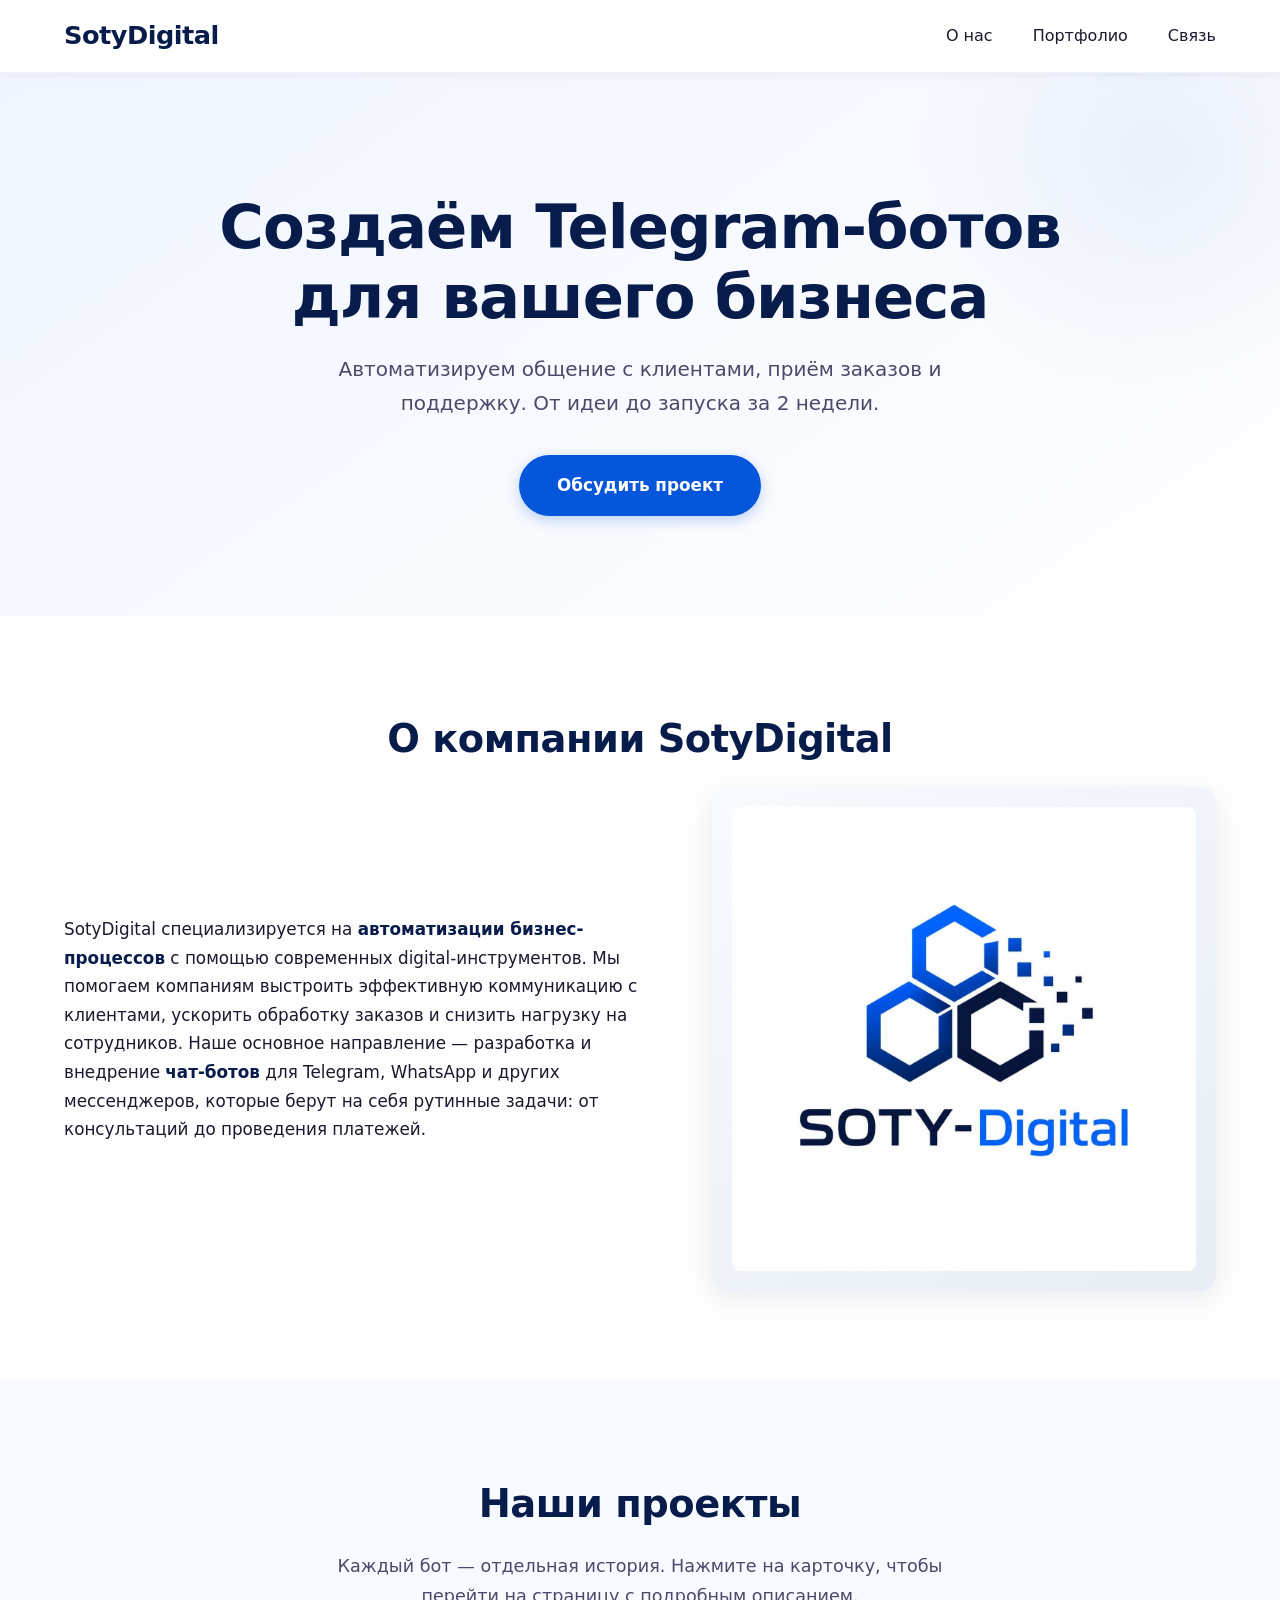
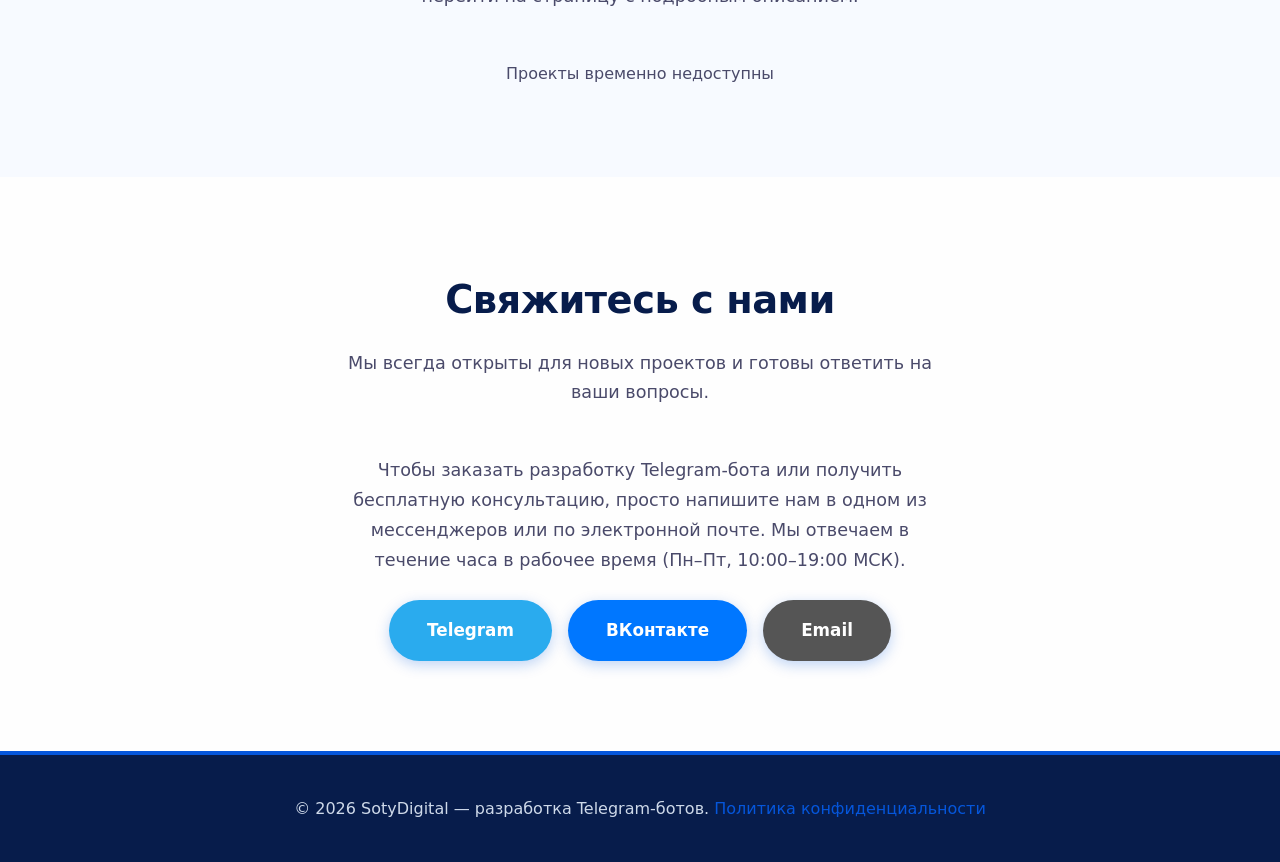
==== commit 93d2f5ad: "изменение "о нас" и ссылки" ====
--- a/public/client/sotydigital/sotydigital.html
+++ b/public/client/sotydigital/sotydigital.html
@@ -41,12 +41,18 @@
                 <h2 class="section-title">О компании SotyDigital</h2>
                 <div class="about-content">
                     <div class="about-text">
-                        <p>Мы помогаем бизнесу автоматизировать ключевые процессы с помощью чат-ботов в популярных мессенджерах. С 2020 года разрабатываем решения, которые заменяют ручной труд и ускоряют обслуживание клиентов.</p>
-                        <p>Наши боты берут на себя приём заказов, ответы на частые вопросы, запись на услуги, рассылку уведомлений и интеграцию с CRM‑системами. Вам не нужно нанимать дополнительных сотрудников — достаточно одного помощника. </p>
-                        <p><strong>Технологии:</strong> Python (Aiogram, Pyrogram), Node.js (Telegraf), интеграции с CRM, платёжными системами, Google Sheets.</p>
+                        <p>
+                            SotyDigital специализируется на <strong>автоматизации бизнес-процессов</strong> 
+                            с помощью современных digital‑инструментов. Мы помогаем компаниям 
+                            выстроить эффективную коммуникацию с клиентами, ускорить обработку заказов 
+                            и снизить нагрузку на сотрудников. Наше основное направление — разработка 
+                            и внедрение <strong>чат‑ботов</strong> для Telegram, WhatsApp и других 
+                            мессенджеров, которые берут на себя рутинные задачи: от консультаций 
+                            до проведения платежей.
+                        </p>
                     </div>
                     <div class="about-image">
-                        <img src="image/Soty-Digital.jpg" alt="логотип Soty-Digital" class="logo-site">
+                        <img src="image/Soty-Digital.jpg" alt="Логотип SotyDigital" class="logo-site">
                     </div>
                 </div>
             </div>
@@ -63,7 +69,7 @@
             </div>
         </section>
 
-                <!-- Связь с нами -->
+        <!-- Связь с нами -->
         <section id="contact" class="section">
             <div class="container">
                 <h2 class="section-title">Свяжитесь с нами</h2>
@@ -75,9 +81,9 @@
                         Мы отвечаем в течение часа в рабочее время (Пн–Пт, 10:00–19:00 МСК).
                     </p>
                     <div style="display: flex; flex-wrap: wrap; gap: 1rem; justify-content: center;">
-                        <a href="https://t.me/sotydigital" target="_blank" class="btn" style="background: #2AABEE;">Telegram</a>
-                        <a href="https://vk.com/sotydigital" target="_blank" class="btn" style="background: #0077FF;">ВКонтакте</a>
-                        <a href="mailto:hello@sotydigital.abrdns.com" class="btn" style="background: #555;">Email</a>
+                        <a href="https://t.me/Molart12" target="_blank" rel="noopener noreferrer" class="btn" style="background: #2AABEE;">Telegram</a>
+                        <a href="https://vk.com/molart1" target="_blank" rel="noopener noreferrer" class="btn" style="background: #0077FF;">ВКонтакте</a>
+                        <a href="mailto:WebSitesCreatingOnline@gmail.com" class="btn" style="background: #555;">Email</a>
                     </div>
                 </div>
             </div>
@@ -91,4 +97,4 @@
     </footer>
     <script src="sotydigital.js"></script>
 </body>
-</html>
+</html>
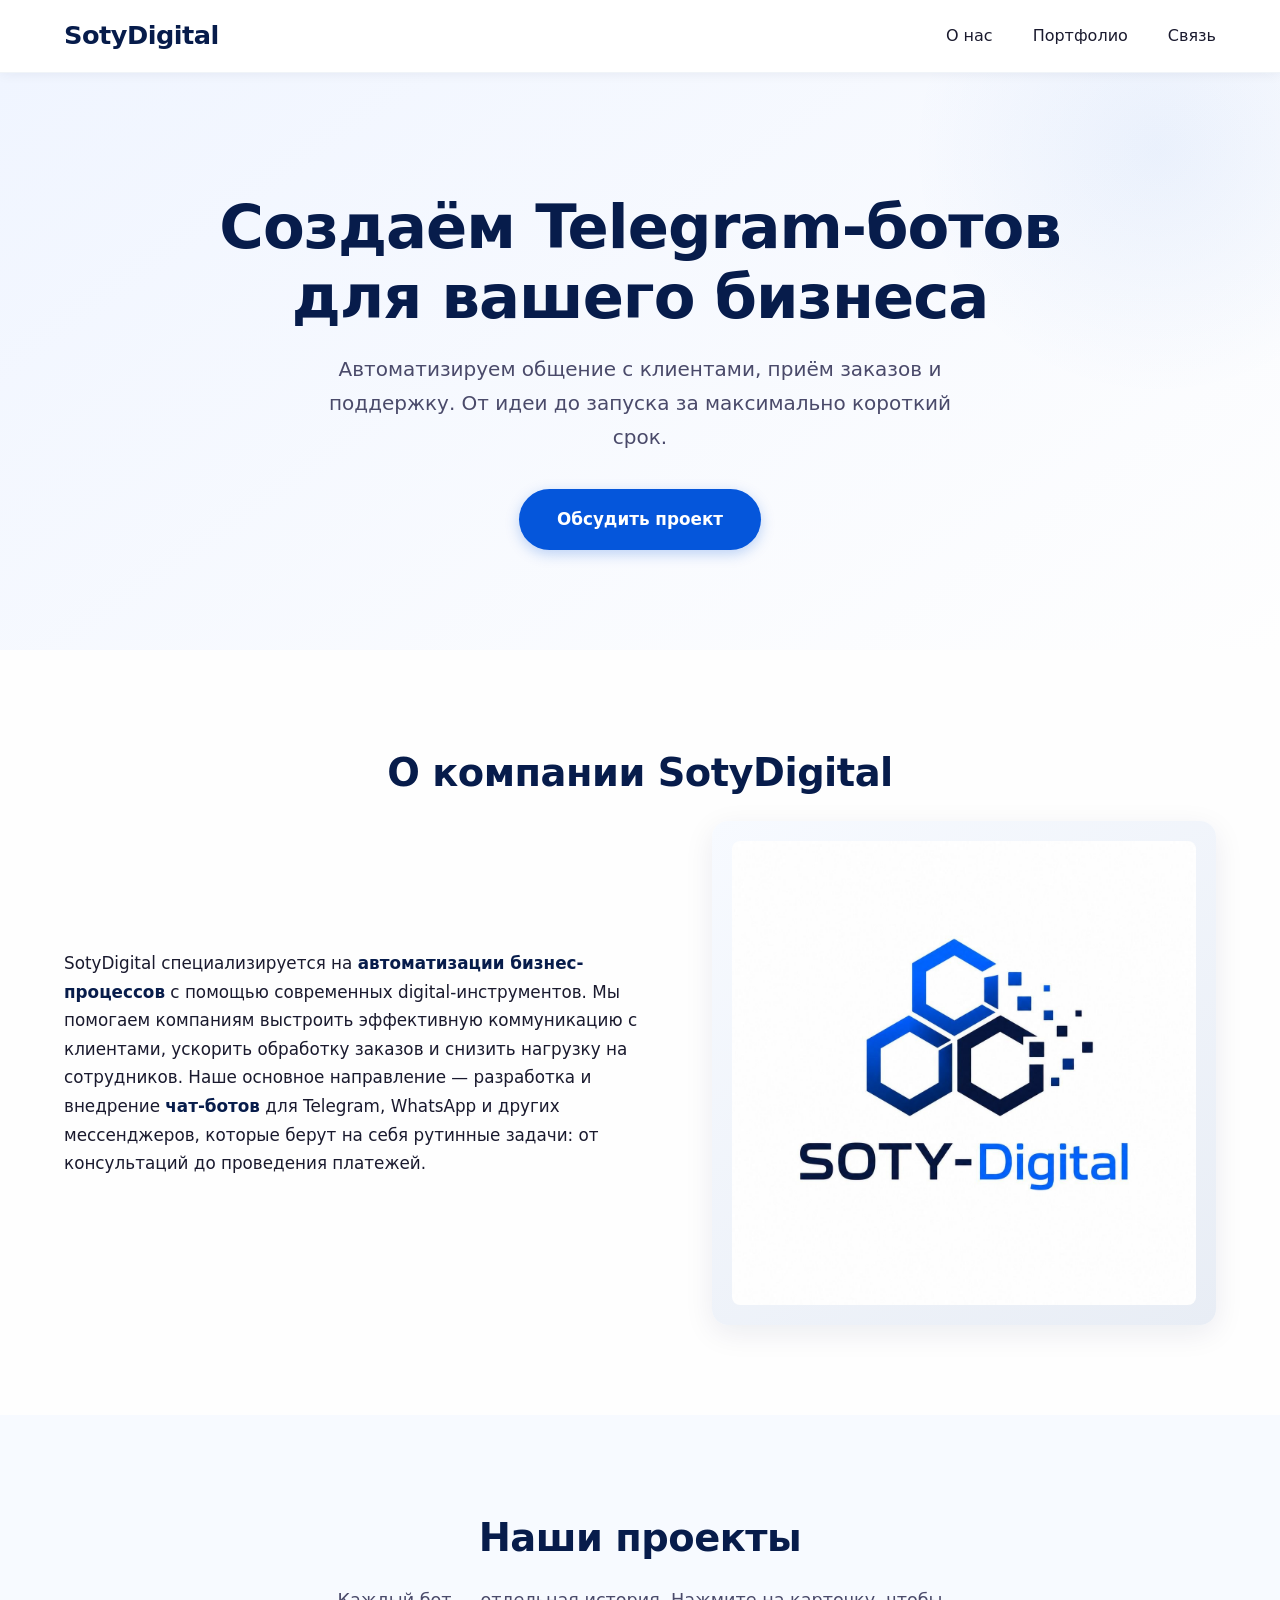
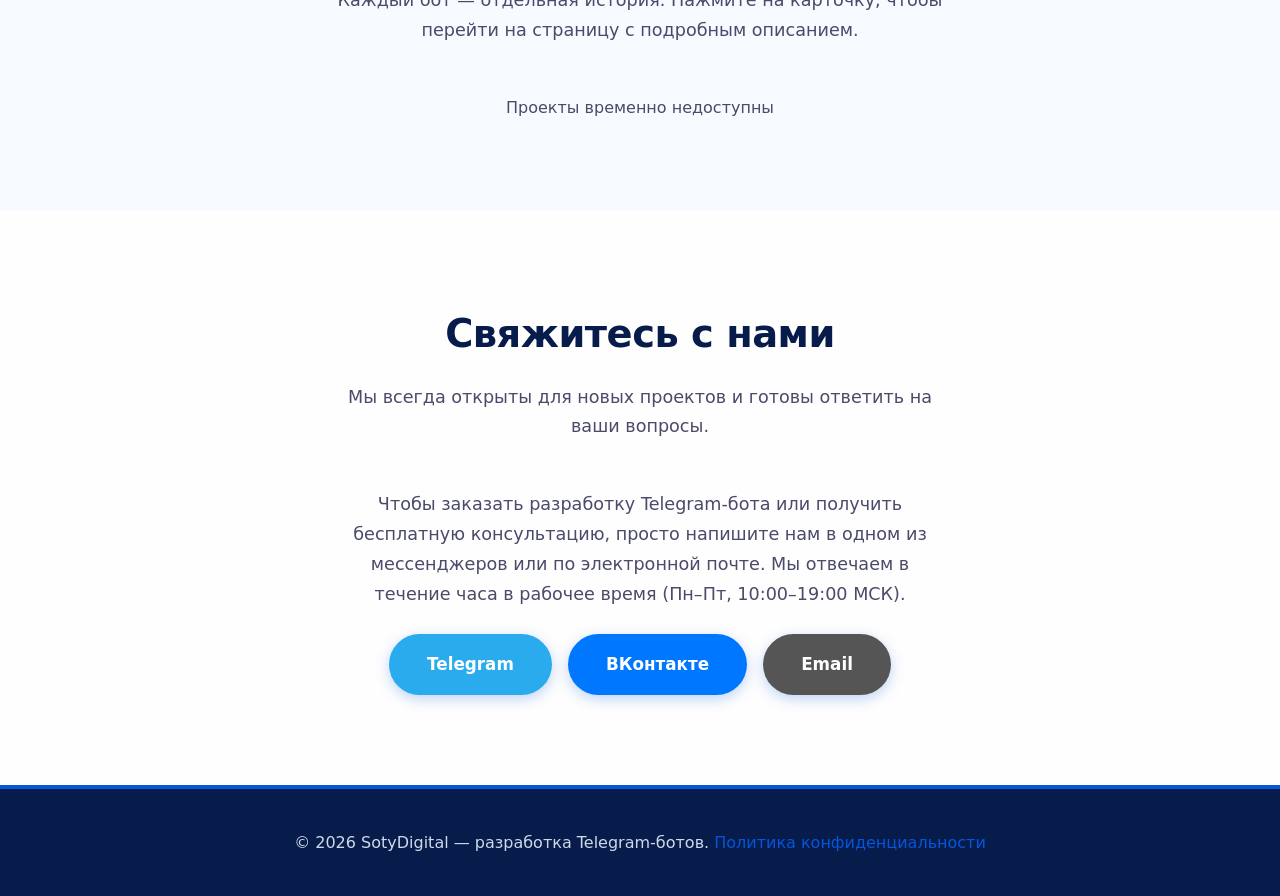
==== commit e25f10d2: "." ====
--- a/public/client/sotydigital/sotydigital.html
+++ b/public/client/sotydigital/sotydigital.html
@@ -30,7 +30,7 @@
         <section class="hero">
             <div class="container">
                 <h1>Создаём Telegram-ботов<br>для вашего бизнеса</h1>
-                <p>Автоматизируем общение с клиентами, приём заказов и поддержку. От идеи до запуска за 2 недели.</p>
+                <p>Автоматизируем общение с клиентами, приём заказов и поддержку. От идеи до запуска за максимально короткий срок.</p>
                 <a href="#contact" class="btn">Обсудить проект</a>
             </div>
         </section>
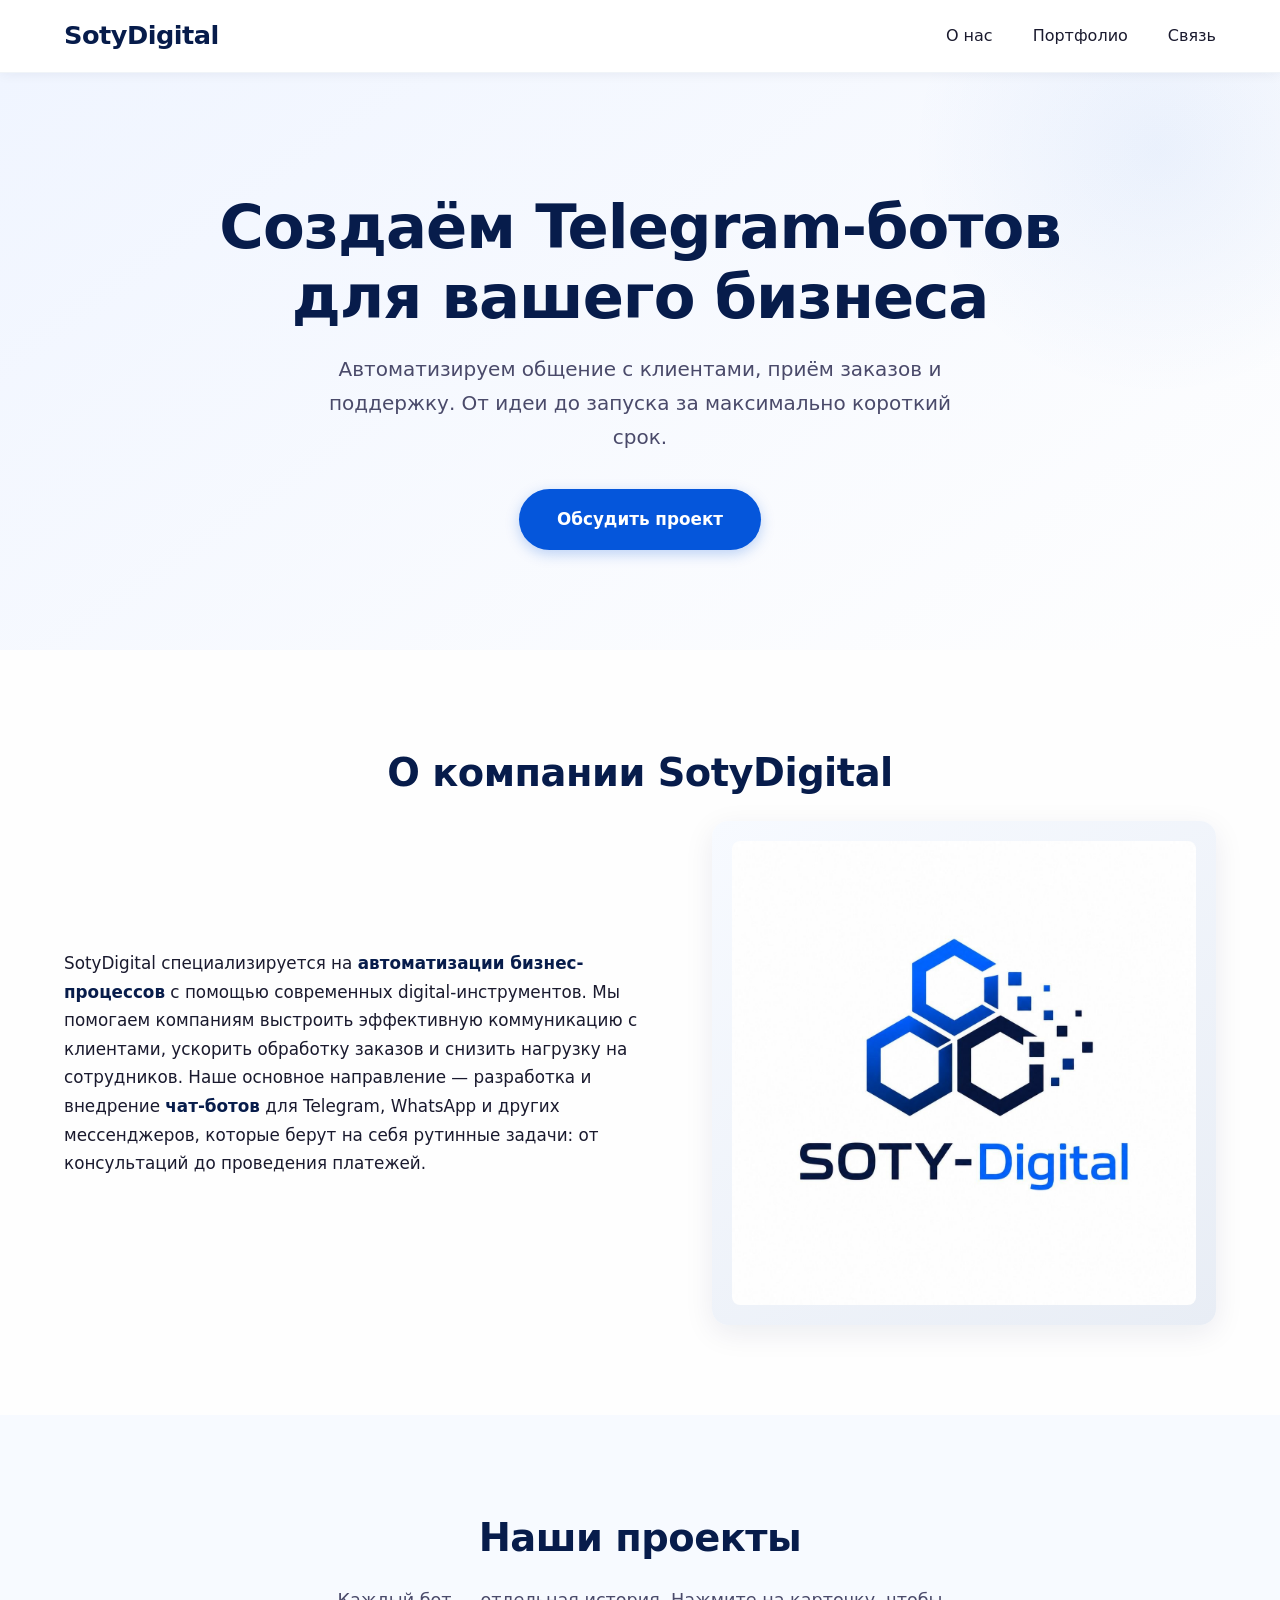
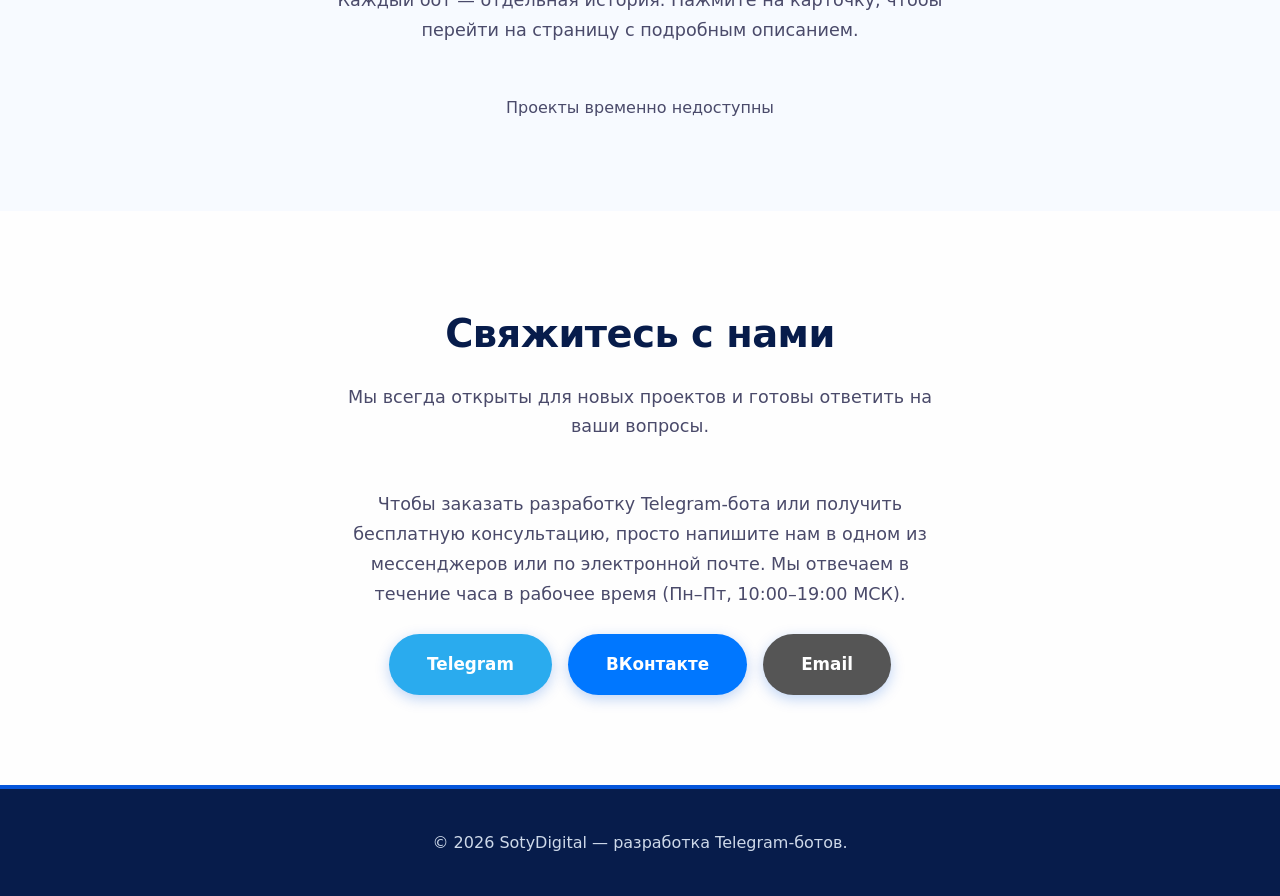
==== commit aec8db05: "." ====
--- a/public/client/sotydigital/sotydigital.html
+++ b/public/client/sotydigital/sotydigital.html
@@ -92,7 +92,7 @@
 
     <footer class="footer">
         <div class="container">
-            <p>© 2026 SotyDigital — разработка Telegram-ботов. <a href="#">Политика конфиденциальности</a></p>
+            <p>© 2026 SotyDigital — разработка Telegram-ботов.</p>
         </div>
     </footer>
     <script src="sotydigital.js"></script>
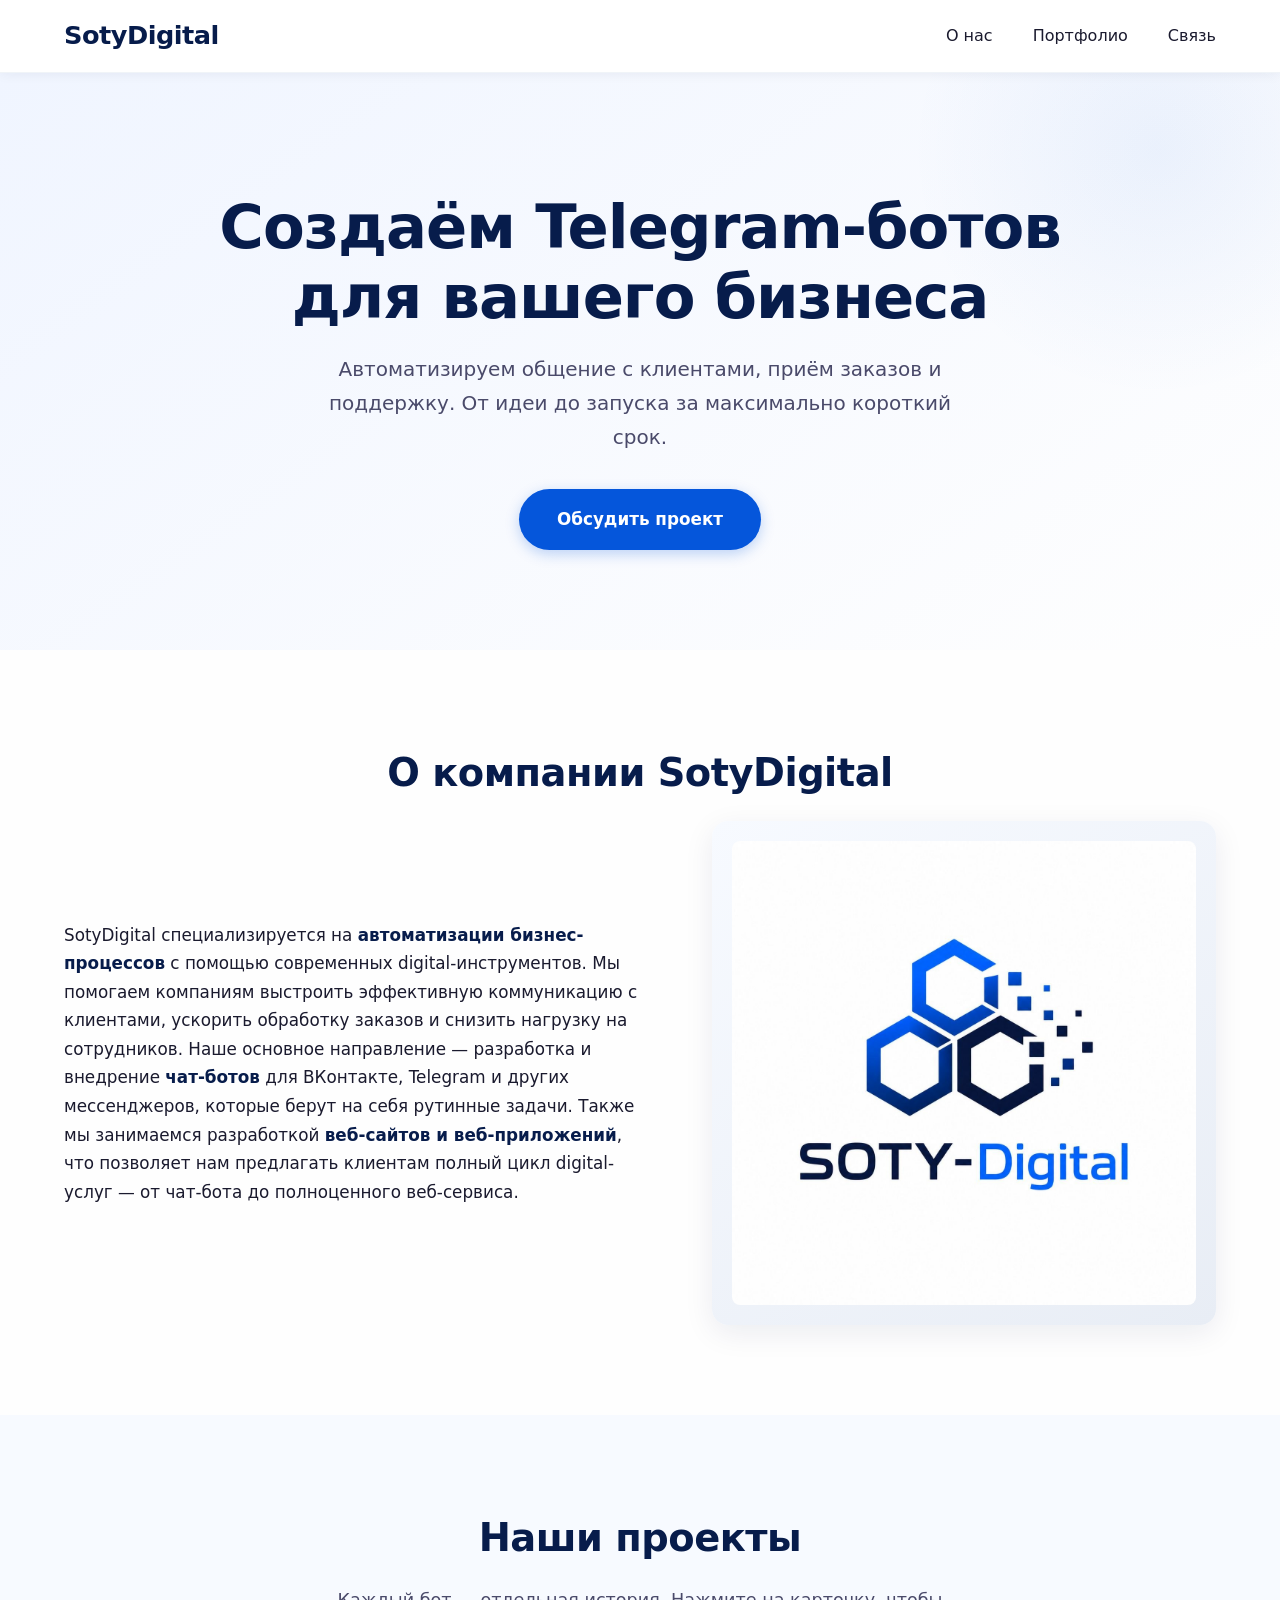
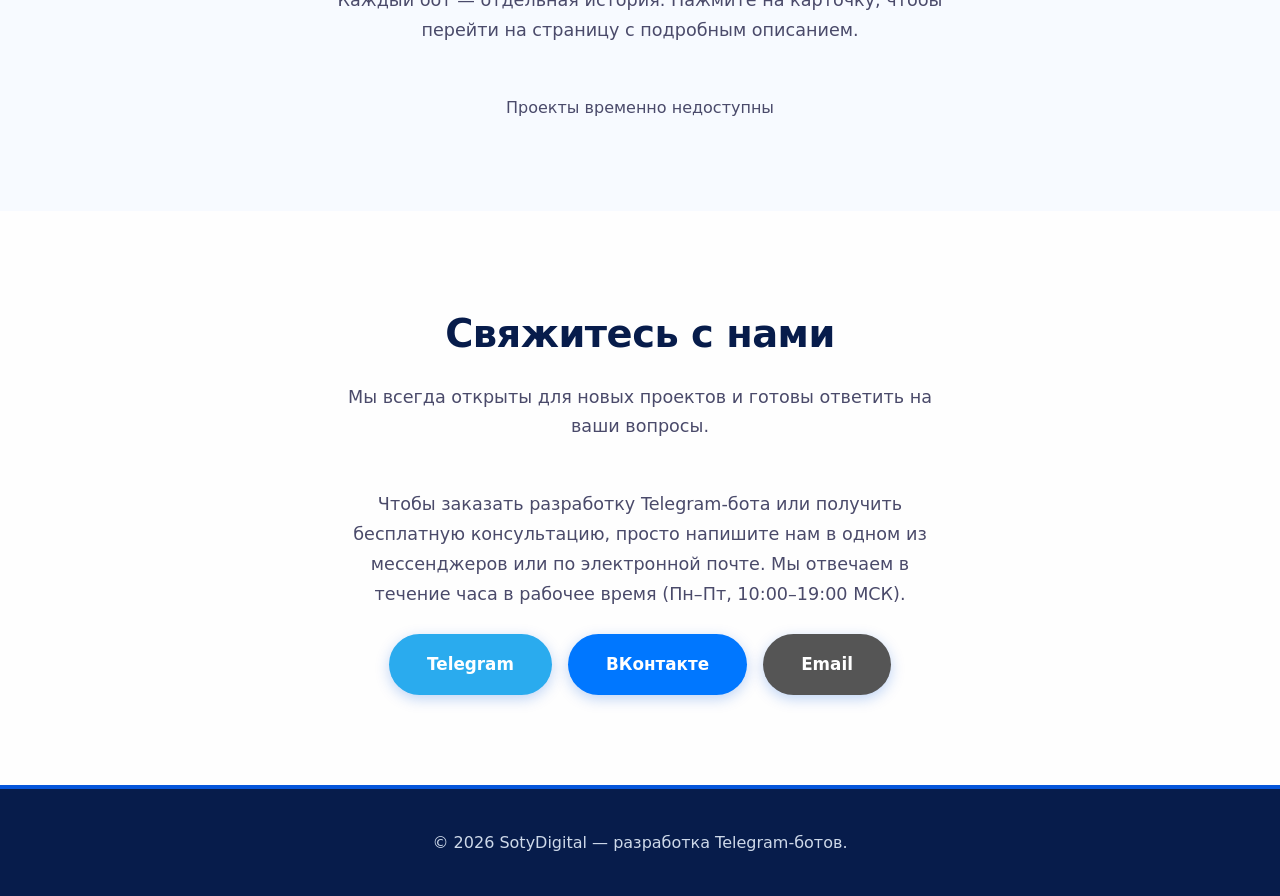
==== commit a8e2216f: "Update sotydigital.html: о компании" ====
--- a/public/client/sotydigital/sotydigital.html
+++ b/public/client/sotydigital/sotydigital.html
@@ -43,12 +43,13 @@
                     <div class="about-text">
                         <p>
                             SotyDigital специализируется на <strong>автоматизации бизнес-процессов</strong> 
-                            с помощью современных digital‑инструментов. Мы помогаем компаниям 
-                            выстроить эффективную коммуникацию с клиентами, ускорить обработку заказов 
-                            и снизить нагрузку на сотрудников. Наше основное направление — разработка 
-                            и внедрение <strong>чат‑ботов</strong> для Telegram, WhatsApp и других 
-                            мессенджеров, которые берут на себя рутинные задачи: от консультаций 
-                            до проведения платежей.
+                            с помощью современных digital‑инструментов. Мы помогаем компаниям выстроить 
+                            эффективную коммуникацию с клиентами, ускорить обработку заказов и снизить 
+                            нагрузку на сотрудников. Наше основное направление — разработка и внедрение 
+                            <strong>чат‑ботов</strong> для ВКонтакте, Telegram и других мессенджеров, 
+                            которые берут на себя рутинные задачи. Также мы занимаемся разработкой 
+                            <strong>веб-сайтов и веб-приложений</strong>, что позволяет нам предлагать 
+                            клиентам полный цикл digital-услуг — от чат-бота до полноценного веб-сервиса.
                         </p>
                     </div>
                     <div class="about-image">
@@ -97,4 +98,4 @@
     </footer>
     <script src="sotydigital.js"></script>
 </body>
-</html>+</html>
